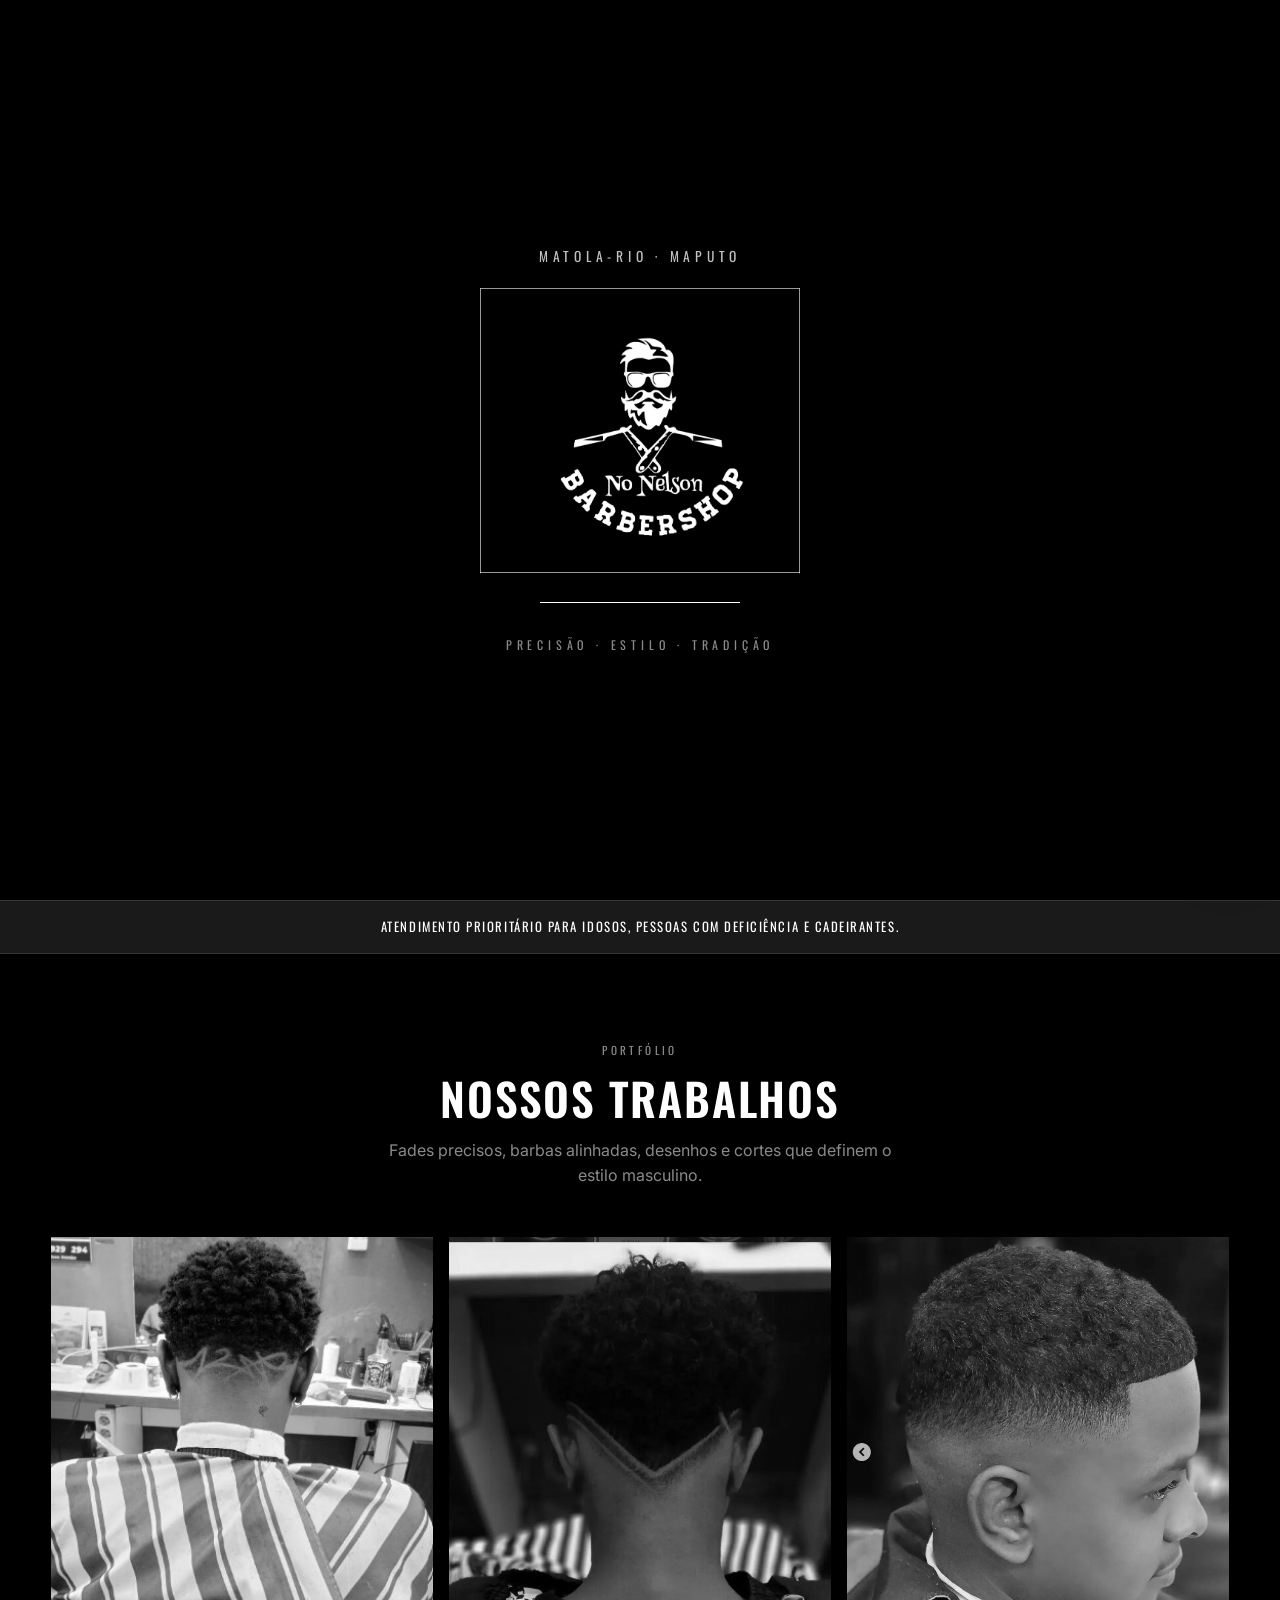
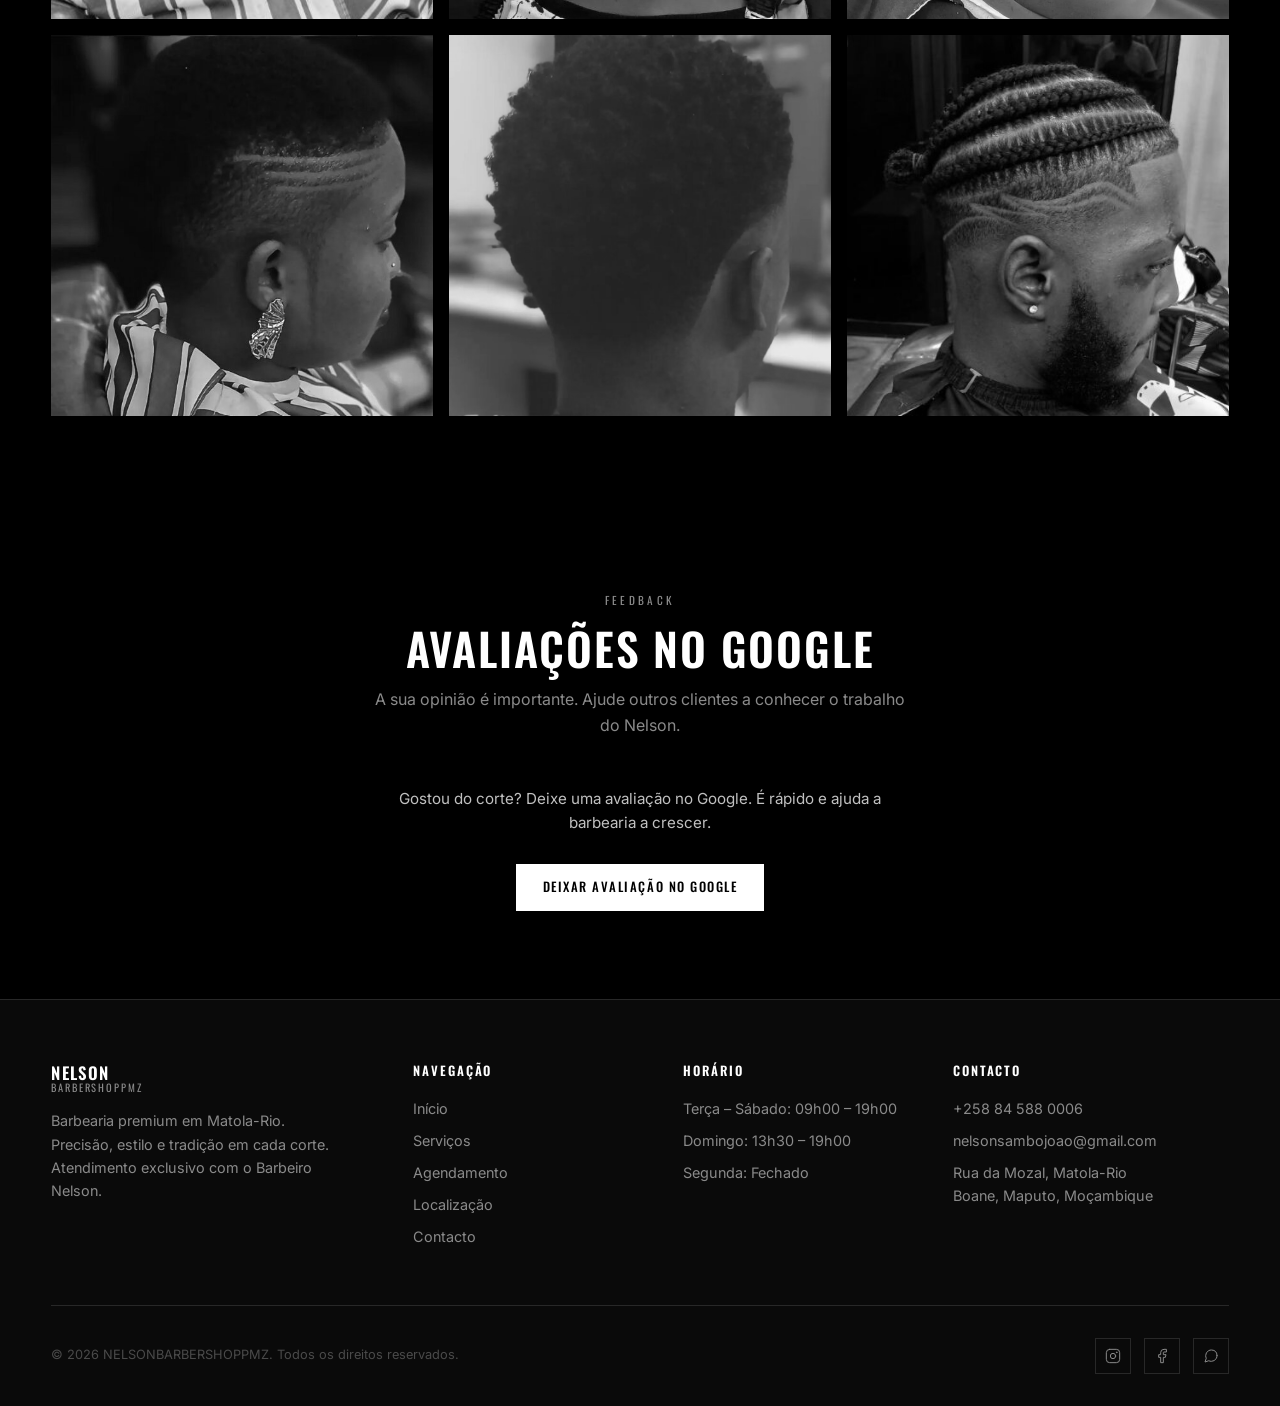
==== nelsonbarbershop/index.html @ a0276d19 "Add files via upload" ====
<!DOCTYPE html>
<html lang="pt">
<head>
  <meta charset="UTF-8">
  <meta name="viewport" content="width=device-width, initial-scale=1.0">
  <title>NELSONBARBERSHOPPMZ | Barbearia Premium em Matola-Rio, Maputo</title>
  <meta name="description" content="NELSONBARBERSHOPPMZ — Barbearia premium em Matola-Rio, Maputo. Cortes clássicos e contemporâneos com precisão, estilo e tradição. Atendimento exclusivo com o Barbeiro Nelson.">
  <meta name="keywords" content="barbearia em Matola-Rio, corte de cabelo em Maputo, Nelson Barbershop, barbearia Maputo, fade Matola, barba Maputo">
  <meta name="author" content="NELSONBARBERSHOPPMZ">
  <link rel="canonical" href="index.html">
  <link rel="icon" type="image/png" href="assets/logo.png">
  <link rel="preconnect" href="https://fonts.googleapis.com">
  <link rel="preconnect" href="https://fonts.gstatic.com" crossorigin>
  <link href="https://fonts.googleapis.com/css2?family=Inter:wght@400;500;600&family=Oswald:wght@400;500;600&display=swap" rel="stylesheet">
  <link rel="stylesheet" href="css/styles.css">
</head>
<body>

  <!-- INTRO -->
  <div class="intro" id="intro" role="dialog" aria-label="Introdução NELSONBARBERSHOPPMZ">
    <p class="intro-location">Matola-Rio · Maputo</p>
    <div class="intro-logo">
      <div class="intro-lines" aria-hidden="true">
        <span class="h top"></span>
        <span class="h bottom"></span>
        <span class="v left"></span>
        <span class="v right"></span>
      </div>
      <img src="assets/logo.png" alt="No Nelson Barbershop" width="280" height="245">
    </div>
    <div class="intro-progress" aria-hidden="true"></div>
    <p class="intro-tagline">Precisão · Estilo · Tradição</p>
  </div>

  <!-- HEADER -->
  <header class="header">
    <div class="container header-inner">
      <a href="index.html" class="logo" aria-label="NELSONBARBERSHOPPMZ — Início">
        <img src="assets/logo.png" alt="No Nelson Barbershop" class="logo-img">
        <div class="logo-text">
          NELSON
          <span>BARBERSHOPPMZ</span>
        </div>
      </a>

      <nav class="nav" aria-label="Navegação principal">
        <a href="index.html" class="active">Início</a>
        <a href="servicos.html">Serviços</a>
        <a href="agendamento.html">Agendamento</a>
        <a href="localizacao.html">Localização</a>
        <a href="contacto.html">Contacto</a>
        <a href="agendamento.html" class="btn btn-sm" style="background:#ffffff;color:#000000;border:1px solid #ffffff;">Agendar Agora</a>
      </nav>

      <button class="menu-toggle" aria-label="Abrir menu" aria-expanded="false">
        <span></span><span></span><span></span>
      </button>
    </div>
  </header>

  <div class="mobile-nav" aria-label="Menu móvel">
    <a href="index.html">Início</a>
    <a href="servicos.html">Serviços</a>
    <a href="agendamento.html">Agendamento</a>
    <a href="localizacao.html">Localização</a>
    <a href="contacto.html">Contacto</a>
    <a href="agendamento.html" class="btn">Agendar Agora</a>
  </div>

  <main>
    <!-- HERO -->
    <section class="hero">
      <div class="hero-bg">
        <img src="assets/hero.jpg" alt="Corte com design na nuca e cabelo crespo texturizado — NELSONBARBERSHOPPMZ" width="1200" height="900" fetchpriority="high">
        <div class="hero-overlay"></div>
      </div>
      <div class="container hero-content">
        <p class="hero-label">Matola-Rio · Maputo</p>
        <h1>NELSONBARBERSHOPPMZ</h1>
        <p>Cortes clássicos e contemporâneos executados com precisão, estilo e tradição. Atendimento exclusivo com o Barbeiro Nelson no coração de Matola-Rio.</p>
        <div class="hero-actions">
          <a href="agendamento.html" class="btn">Agendar Agora</a>
          <a href="servicos.html" class="btn btn-outline">Ver Serviços</a>
        </div>
      </div>
    </section>

    <!-- PRIORITY -->
    <div class="priority">
      <div class="container">
        <p>Atendimento Prioritário para Idosos, Pessoas com Deficiência e Cadeirantes.</p>
      </div>
    </div>

    <!-- GALLERY -->
    <section class="section" id="trabalhos">
      <div class="container">
        <div class="section-header reveal">
          <p class="label">Portfólio</p>
          <h2>Nossos Trabalhos</h2>
          <p>Fades precisos, barbas alinhadas, desenhos e cortes que definem o estilo masculino.</p>
        </div>

        <div class="gallery-grid">
          <figure class="gallery-item reveal">
            <img src="assets/galeria-1.jpg" alt="Corte com desenho V2 na nuca" loading="lazy" width="800" height="1000">
            <figcaption>Desenho na nuca</figcaption>
          </figure>
          <figure class="gallery-item reveal">
            <img src="assets/galeria-2.jpg" alt="Corte com desenho em V na nuca" loading="lazy" width="600" height="400">
            <figcaption>Design em V</figcaption>
          </figure>
          <figure class="gallery-item reveal">
            <img src="assets/galeria-3.jpg" alt="Fade baixo com top texturizado" loading="lazy" width="500" height="400">
            <figcaption>Fade baixo</figcaption>
          </figure>
          <figure class="gallery-item reveal">
            <img src="assets/galeria-4.jpg" alt="Corte com linhas de design lateral" loading="lazy" width="500" height="400">
            <figcaption>Linhas de design</figcaption>
          </figure>
          <figure class="gallery-item reveal">
            <img src="assets/galeria-5.jpg" alt="Fade com cabelo crespo texturizado" loading="lazy" width="600" height="400">
            <figcaption>Fade texturizado</figcaption>
          </figure>
          <figure class="gallery-item reveal">
            <img src="assets/galeria-6.jpg" alt="Tranças com design e barba alinhada" loading="lazy" width="800" height="500">
            <figcaption>Tranças + design</figcaption>
          </figure>
        </div>
      </div>
    </section>

    <!-- AVALIAÇÕES GOOGLE -->
    <section class="section reviews-section" id="avaliacoes">
      <div class="container">
        <div class="section-header reveal">
          <p class="label">Feedback</p>
          <h2>Avaliações no Google</h2>
          <p>A sua opinião é importante. Ajude outros clientes a conhecer o trabalho do Nelson.</p>
        </div>
        <div class="reviews-cta reveal" style="text-align:center; max-width:520px; margin:0 auto;">
          <p style="color:var(--gray-soft); margin-bottom:1.8rem; font-size:0.95rem; line-height:1.6;">
            Gostou do corte? Deixe uma avaliação no Google. É rápido e ajuda a barbearia a crescer.
          </p>
          <a href="https://maps.app.goo.gl/6VmT79ziiAKQbT5K7" target="_blank" rel="noopener noreferrer" class="btn">
            Deixar avaliação no Google
          </a>
        </div>
      </div>
    </section>
  </main>

  <!-- FOOTER -->
  <footer class="footer">
    <div class="container">
      <div class="footer-grid">
        <div class="footer-brand">
          <div class="logo-text" style="margin-bottom:1rem">
            NELSON
            <span>BARBERSHOPPMZ</span>
          </div>
          <p>Barbearia premium em Matola-Rio. Precisão, estilo e tradição em cada corte. Atendimento exclusivo com o Barbeiro Nelson.</p>
        </div>
        <div>
          <h4>Navegação</h4>
          <nav class="footer-nav">
            <a href="index.html">Início</a>
            <a href="servicos.html">Serviços</a>
            <a href="agendamento.html">Agendamento</a>
            <a href="localizacao.html">Localização</a>
            <a href="contacto.html">Contacto</a>
          </nav>
        </div>
        <div>
          <h4>Horário</h4>
          <ul class="footer-hours">
            <li>Terça – Sábado: 09h00 – 19h00</li>
            <li>Domingo: 13h30 – 19h00</li>
            <li>Segunda: Fechado</li>
          </ul>
        </div>
        <div class="footer-contact">
          <h4>Contacto</h4>
          <p><a href="tel:+258845880006">+258 84 588 0006</a></p>
          <p><a href="mailto:nelsonsambojoao@gmail.com">nelsonsambojoao@gmail.com</a></p>
          <p>Rua da Mozal, Matola-Rio<br>Boane, Maputo, Moçambique</p>
        </div>
      </div>
      <div class="footer-bottom">
        <p>© <span data-year></span> NELSONBARBERSHOPPMZ. Todos os direitos reservados.</p>
        <div class="footer-social">
          <a href="https://www.instagram.com/no_nelsonbarbershopp.mz" target="_blank" rel="noopener noreferrer" aria-label="Instagram">
            <svg viewBox="0 0 24 24" stroke-width="1.5" stroke-linecap="round" stroke-linejoin="round"><rect x="2" y="2" width="20" height="20" rx="5"/><circle cx="12" cy="12" r="4"/><circle cx="17.5" cy="6.5" r="0.5" fill="currentColor"/></svg>
          </a>
          <a href="https://www.facebook.com/112140587222375" target="_blank" rel="noopener noreferrer" aria-label="Facebook">
            <svg viewBox="0 0 24 24" stroke-width="1.5" stroke-linecap="round" stroke-linejoin="round"><path d="M18 2h-3a5 5 0 0 0-5 5v3H7v4h3v8h4v-8h3l1-4h-4V7a1 1 0 0 1 1-1h3z"/></svg>
          </a>
          <a href="https://wa.me/258845880006" target="_blank" rel="noopener noreferrer" aria-label="WhatsApp">
            <svg viewBox="0 0 24 24" stroke-width="1.5" stroke-linecap="round" stroke-linejoin="round"><path d="M21 11.5a8.38 8.38 0 0 1-.9 3.8 8.5 8.5 0 0 1-7.6 4.7 8.38 8.38 0 0 1-3.8-.9L3 21l1.9-5.7a8.38 8.38 0 0 1-.9-3.8 8.5 8.5 0 0 1 4.7-7.6 8.38 8.38 0 0 1 3.8-.9h.5a8.48 8.48 0 0 1 8 8v.5z"/></svg>
          </a>
        </div>
      </div>
    </div>
  </footer>

  <!-- Floating WhatsApp -->
  <a href="https://wa.me/258845880006" class="wa-float" target="_blank" rel="noopener noreferrer" aria-label="Contactar via WhatsApp">
    <svg viewBox="0 0 24 24"><path d="M17.472 14.382c-.297-.149-1.758-.867-2.03-.967-.273-.099-.471-.148-.67.15-.197.297-.767.966-.94 1.164-.173.199-.347.223-.644.075-.297-.15-1.255-.463-2.39-1.475-.883-.788-1.48-1.761-1.653-2.059-.173-.297-.018-.458.13-.606.134-.133.298-.347.446-.52.149-.174.198-.298.298-.497.099-.198.05-.371-.025-.52-.075-.149-.669-1.612-.916-2.207-.242-.579-.487-.5-.669-.51-.173-.008-.371-.01-.57-.01-.198 0-.52.074-.792.372-.272.297-1.04 1.016-1.04 2.479 0 1.462 1.065 2.875 1.213 3.074.149.198 2.096 3.2 5.077 4.487.709.306 1.262.489 1.694.625.712.227 1.36.195 1.871.118.571-.085 1.758-.719 2.006-1.413.248-.694.248-1.289.173-1.413-.074-.124-.272-.198-.57-.347m-5.421 7.403h-.004a9.87 9.87 0 01-5.031-1.378l-.361-.214-3.741.982.998-3.648-.235-.374a9.86 9.86 0 01-1.51-5.26c.001-5.45 4.436-9.884 9.888-9.884 2.64 0 5.122 1.03 6.988 2.898a9.825 9.825 0 012.893 6.994c-.003 5.45-4.435 9.884-9.885 9.884m8.413-18.297A11.815 11.815 0 0012.05 0C5.495 0 .16 5.335.157 11.892c0 2.096.547 4.142 1.588 5.945L.057 24l6.305-1.654a11.882 11.882 0 005.683 1.448h.005c6.554 0 11.89-5.335 11.893-11.893a11.821 11.821 0 00-3.48-8.413z"/></svg>
  </a>

  <script src="js/main.js"></script>
</body>
</html>
---- nelsonbarbershop/css/styles.css ----
/* ============================================
   NELSONBARBERSHOPPMZ — Premium Black & White
   ============================================ */

:root {
  --black: #0a0a0a;
  --black-deep: #000000;
  --gray-dark: #1a1a1a;
  --gray: #2a2a2a;
  --gray-mid: #4a4a4a;
  --gray-light: #8a8a8a;
  --gray-soft: #c0c0c0;
  --white: #ffffff;
  --white-soft: #f5f5f5;
  --border: rgba(255, 255, 255, 0.12);
  --shadow: 0 4px 30px rgba(0, 0, 0, 0.5);
  --transition: 0.3s cubic-bezier(0.25, 0.46, 0.45, 0.94);
  --font-title: 'Oswald', 'Arial Narrow', sans-serif;
  --font-body: 'Inter', system-ui, -apple-system, sans-serif;
}

*, *::before, *::after {
  box-sizing: border-box;
  margin: 0;
  padding: 0;
}

html {
  scroll-behavior: smooth;
  font-size: 16px;
}

body {
  font-family: var(--font-body);
  background: var(--black-deep);
  color: var(--white);
  line-height: 1.6;
  overflow-x: hidden;
  -webkit-font-smoothing: antialiased;
}

img {
  max-width: 100%;
  height: auto;
  display: block;
}

a {
  color: inherit;
  text-decoration: none;
  transition: color var(--transition), opacity var(--transition);
}

ul, ol {
  list-style: none;
}

button, input, select, textarea {
  font-family: inherit;
  font-size: inherit;
  border: none;
  outline: none;
  background: none;
  color: inherit;
}

/* ---------- Typography ---------- */
h1, h2, h3, h4 {
  font-family: var(--font-title);
  font-weight: 600;
  letter-spacing: 0.04em;
  text-transform: uppercase;
  line-height: 1.15;
}

h1 { font-size: clamp(2.4rem, 6vw, 4.2rem); }
h2 { font-size: clamp(1.8rem, 4vw, 2.8rem); }
h3 { font-size: clamp(1.2rem, 2.5vw, 1.5rem); }

.container {
  width: min(1200px, 92%);
  margin-inline: auto;
}

/* ---------- Intro Animation ---------- */
.intro {
  position: fixed;
  inset: 0;
  z-index: 9999;
  background: var(--black-deep);
  display: flex;
  flex-direction: column;
  align-items: center;
  justify-content: center;
  transition: opacity 0.8s ease, visibility 0.8s ease;
}

.intro.hidden {
  opacity: 0;
  visibility: hidden;
  pointer-events: none;
}

.intro-location {
  font-family: var(--font-title);
  font-size: 0.85rem;
  letter-spacing: 0.35em;
  text-transform: uppercase;
  color: var(--gray-soft);
  margin-bottom: 2.5rem;
  opacity: 0;
  animation: fadeUp 0.8s 0.3s forwards;
}

.intro-logo {
  position: relative;
  width: min(280px, 70vw);
  opacity: 0;
  animation: logoReveal 1.2s 0.5s forwards;
}

.intro-logo img {
  width: 100%;
  height: auto;
  display: block;
}

.intro-lines {
  position: absolute;
  inset: -20px;
  pointer-events: none;
}

.intro-lines span {
  position: absolute;
  background: var(--white);
  opacity: 0;
}

.intro-lines .h {
  height: 1px;
  width: 0;
  left: 50%;
  transform: translateX(-50%);
}

.intro-lines .h.top { top: 0; animation: expandH 0.9s 0.8s forwards; }
.intro-lines .h.bottom { bottom: 0; animation: expandH 0.9s 0.8s forwards; }

.intro-lines .v {
  width: 1px;
  height: 0;
  top: 50%;
  transform: translateY(-50%);
}

.intro-lines .v.left { left: 0; animation: expandV 0.9s 0.8s forwards; }
.intro-lines .v.right { right: 0; animation: expandV 0.9s 0.8s forwards; }

.intro-progress {
  width: min(200px, 50vw);
  height: 1px;
  background: var(--gray);
  margin-top: 3rem;
  position: relative;
  overflow: hidden;
  opacity: 0;
  animation: fadeIn 0.5s 1s forwards;
}

.intro-progress::after {
  content: '';
  position: absolute;
  left: 0;
  top: 0;
  height: 100%;
  width: 0;
  background: var(--white);
  animation: progressBar 1.8s 1.1s forwards;
}

.intro-tagline {
  font-family: var(--font-title);
  font-size: 0.75rem;
  letter-spacing: 0.4em;
  text-transform: uppercase;
  color: var(--gray-light);
  margin-top: 2rem;
  opacity: 0;
  animation: fadeUp 0.7s 1.6s forwards;
}

@keyframes fadeUp {
  from { opacity: 0; transform: translateY(12px); }
  to { opacity: 1; transform: translateY(0); }
}

@keyframes fadeIn {
  to { opacity: 1; }
}

@keyframes logoReveal {
  0% { opacity: 0; transform: scale(0.92); filter: blur(4px); }
  60% { opacity: 1; filter: blur(0); }
  100% { opacity: 1; transform: scale(1); }
}

@keyframes expandH {
  to { width: 100%; opacity: 0.6; }
}

@keyframes expandV {
  to { height: 100%; opacity: 0.6; }
}

@keyframes progressBar {
  to { width: 100%; }
}

@media (prefers-reduced-motion: reduce) {
  .intro-location,
  .intro-logo,
  .intro-progress,
  .intro-tagline,
  .intro-lines span {
    animation: none !important;
    opacity: 1 !important;
    width: auto !important;
    height: auto !important;
  }
  .intro-progress::after { width: 100%; }
  .intro { transition-duration: 0.2s; }
}

/* ---------- Header ---------- */
.header {
  position: fixed;
  top: 0;
  left: 0;
  right: 0;
  z-index: 1000;
  padding: 1.1rem 0;
  transition: background var(--transition), backdrop-filter var(--transition), border-color var(--transition);
  border-bottom: 1px solid transparent;
}

.header.scrolled {
  background: rgba(10, 10, 10, 0.85);
  backdrop-filter: blur(12px);
  -webkit-backdrop-filter: blur(12px);
  border-bottom-color: var(--border);
}

.header-inner {
  display: flex;
  align-items: center;
  justify-content: space-between;
  gap: 1.5rem;
}

.logo {
  display: flex;
  align-items: center;
  gap: 0.6rem;
  flex-shrink: 0;
}

.logo-img {
  width: 48px;
  height: 48px;
  object-fit: contain;
}

.logo-text {
  font-family: var(--font-title);
  font-size: 1.05rem;
  font-weight: 600;
  letter-spacing: 0.08em;
  line-height: 1.1;
}

.logo-text span {
  display: block;
  font-size: 0.65rem;
  font-weight: 400;
  letter-spacing: 0.18em;
  color: var(--gray-light);
}

.nav {
  display: flex;
  align-items: center;
  gap: 2rem;
}

.nav a {
  font-size: 0.8rem;
  font-weight: 500;
  letter-spacing: 0.12em;
  text-transform: uppercase;
  color: var(--gray-soft);
  position: relative;
}

.nav a:hover,
.nav a.active {
  color: var(--white);
}

.nav a::after {
  content: '';
  position: absolute;
  left: 0;
  bottom: -4px;
  width: 0;
  height: 1px;
  background: var(--white);
  transition: width var(--transition);
}

.nav a:hover::after,
.nav a.active::after {
  width: 100%;
}

.btn {
  display: inline-flex;
  align-items: center;
  justify-content: center;
  gap: 0.5rem;
  padding: 0.75rem 1.6rem;
  font-family: var(--font-title);
  font-size: 0.8rem;
  font-weight: 500;
  letter-spacing: 0.12em;
  text-transform: uppercase;
  border: 1px solid #ffffff;
  background: #ffffff;
  color: #000000;
  -webkit-text-fill-color: #000000;
  cursor: pointer;
  transition: background var(--transition), color var(--transition), border-color var(--transition);
}

.btn:hover {
  background: transparent;
  color: #ffffff;
  -webkit-text-fill-color: #ffffff;
}

/* Botão no header: fundo branco + texto PRETO (sempre) */
.nav a.btn,
.nav a.btn.btn-sm,
.header .btn,
.header a.btn,
.nav a.btn:hover,
.nav a.btn.btn-sm:hover,
.header .btn:hover,
.header a.btn:hover,
.nav a.btn:focus,
.nav a.btn.btn-sm:focus,
.header .btn:focus {
  color: #000000 !important;
  background: #ffffff !important;
  border: 1px solid #ffffff !important;
  -webkit-text-fill-color: #000000 !important;
}

.nav a.btn::after,
.header a.btn::after {
  display: none !important;
}

.btn-outline {
  background: transparent;
  color: var(--white);
}

.btn-outline:hover {
  background: var(--white);
  color: var(--black);
}

.btn-sm {
  padding: 0.55rem 1.2rem;
  font-size: 0.75rem;
}

.menu-toggle {
  display: none;
  width: 32px;
  height: 24px;
  flex-direction: column;
  justify-content: space-between;
  cursor: pointer;
  z-index: 1001;
}

.menu-toggle span {
  display: block;
  height: 2px;
  background: var(--white);
  transition: transform var(--transition), opacity var(--transition);
}

.menu-toggle.open span:nth-child(1) {
  transform: translateY(11px) rotate(45deg);
}

.menu-toggle.open span:nth-child(2) {
  opacity: 0;
}

.menu-toggle.open span:nth-child(3) {
  transform: translateY(-11px) rotate(-45deg);
}

/* Mobile Nav */
.mobile-nav {
  position: fixed;
  inset: 0;
  background: var(--black-deep);
  z-index: 999;
  display: flex;
  flex-direction: column;
  align-items: center;
  justify-content: center;
  gap: 2rem;
  opacity: 0;
  visibility: hidden;
  transition: opacity 0.4s ease, visibility 0.4s ease;
}

.mobile-nav.open {
  opacity: 1;
  visibility: visible;
}

.mobile-nav a {
  font-family: var(--font-title);
  font-size: 1.5rem;
  letter-spacing: 0.15em;
  text-transform: uppercase;
}

.mobile-nav .btn {
  margin-top: 1rem;
}

/* ---------- Hero ---------- */
.hero {
  position: relative;
  min-height: 100vh;
  display: flex;
  align-items: center;
  padding: 8rem 0 6rem;
  overflow: hidden;
}

.hero-bg {
  position: absolute;
  inset: 0;
  z-index: 0;
}

.hero-bg img {
  width: 100%;
  height: 100%;
  object-fit: cover;
  filter: grayscale(100%) contrast(1.05);
}

.hero-overlay {
  position: absolute;
  inset: 0;
  background: linear-gradient(
    to bottom,
    rgba(0, 0, 0, 0.75) 0%,
    rgba(0, 0, 0, 0.55) 40%,
    rgba(0, 0, 0, 0.85) 100%
  );
}

.hero-content {
  position: relative;
  z-index: 1;
  max-width: 720px;
}

.hero-label {
  font-family: var(--font-title);
  font-size: 0.75rem;
  letter-spacing: 0.35em;
  text-transform: uppercase;
  color: var(--gray-soft);
  margin-bottom: 1.2rem;
}

.hero h1 {
  margin-bottom: 1.5rem;
}

.hero p {
  font-size: 1.05rem;
  color: var(--gray-soft);
  max-width: 520px;
  margin-bottom: 2.2rem;
  line-height: 1.7;
}

.hero-actions {
  display: flex;
  flex-wrap: wrap;
  gap: 1rem;
}

/* ---------- Priority Banner ---------- */
.priority {
  background: var(--gray-dark);
  border-top: 1px solid var(--border);
  border-bottom: 1px solid var(--border);
  padding: 1rem 0;
  text-align: center;
}

.priority p {
  font-family: var(--font-title);
  font-size: 0.8rem;
  letter-spacing: 0.12em;
  text-transform: uppercase;
  color: var(--white);
}

/* ---------- Section Base ---------- */
.section {
  padding: 5.5rem 0;
}

.section-header {
  margin-bottom: 3rem;
  text-align: center;
}

.section-header .label {
  font-family: var(--font-title);
  font-size: 0.7rem;
  letter-spacing: 0.3em;
  text-transform: uppercase;
  color: var(--gray-light);
  margin-bottom: 0.8rem;
}

.section-header h2 {
  margin-bottom: 0.8rem;
}

.section-header p {
  color: var(--gray-light);
  max-width: 540px;
  margin-inline: auto;
}

/* ---------- Gallery ---------- */
.gallery-grid {
  display: grid;
  grid-template-columns: repeat(3, 1fr);
  gap: 16px;
}

.gallery-item {
  position: relative;
  overflow: hidden;
  background: var(--gray);
  aspect-ratio: 1 / 1;
}

.gallery-item img {
  width: 100%;
  height: 100%;
  object-fit: cover;
  filter: grayscale(100%);
  transition: filter 0.6s ease, transform 0.6s ease;
}

.gallery-item:hover img {
  filter: grayscale(0%);
  transform: scale(1.04);
}

.gallery-item figcaption {
  position: absolute;
  bottom: 0;
  left: 0;
  right: 0;
  padding: 0.8rem 1rem;
  background: linear-gradient(transparent, rgba(0,0,0,0.8));
  font-size: 0.75rem;
  letter-spacing: 0.08em;
  text-transform: uppercase;
  opacity: 0;
  transform: translateY(8px);
  transition: opacity 0.3s, transform 0.3s;
}

.gallery-item:hover figcaption {
  opacity: 1;
  transform: translateY(0);
}

/* ---------- Services Page ---------- */
.services-page {
  padding-top: 7rem;
}

.service-category {
  margin-bottom: 3.5rem;
}

.service-category h2 {
  font-size: 1.35rem;
  margin-bottom: 1.5rem;
  padding-bottom: 0.7rem;
  border-bottom: 1px solid var(--border);
  color: var(--white);
}

.service-list {
  display: grid;
  gap: 0;
}

.service-item {
  display: flex;
  justify-content: space-between;
  align-items: baseline;
  gap: 1.5rem;
  padding: 1.1rem 0;
  border-bottom: 1px solid rgba(255,255,255,0.06);
}

.service-item:last-child {
  border-bottom: none;
}

.service-name {
  font-size: 0.95rem;
  color: var(--gray-soft);
}

.service-price {
  font-family: var(--font-title);
  font-size: 1rem;
  letter-spacing: 0.05em;
  color: var(--white);
  white-space: nowrap;
}

/* ---------- Appointment ---------- */
.appointment-page {
  padding-top: 7rem;
  padding-bottom: 5rem;
}

.form-note {
  background: var(--gray-dark);
  border: 1px solid var(--border);
  padding: 1.2rem 1.5rem;
  margin-bottom: 2rem;
  font-size: 0.9rem;
  color: var(--gray-soft);
}

.form-note strong {
  color: var(--white);
  display: block;
  margin-bottom: 0.4rem;
  font-family: var(--font-title);
  letter-spacing: 0.08em;
  text-transform: uppercase;
  font-size: 0.8rem;
}

.form-alert {
  background: transparent;
  border: 1px solid var(--gray-mid);
  padding: 1rem 1.4rem;
  margin-bottom: 2.5rem;
  font-size: 0.85rem;
  color: var(--gray-soft);
  line-height: 1.55;
}

.form-grid {
  display: grid;
  grid-template-columns: 1fr 1fr;
  gap: 1.4rem;
}

.form-group {
  display: flex;
  flex-direction: column;
  gap: 0.45rem;
}

.form-group.full {
  grid-column: 1 / -1;
}

.form-group label {
  font-size: 0.75rem;
  letter-spacing: 0.1em;
  text-transform: uppercase;
  color: var(--gray-light);
}

.form-group input,
.form-group select,
.form-group textarea {
  background: var(--gray-dark);
  border: 1px solid var(--border);
  padding: 0.85rem 1rem;
  color: var(--white);
  transition: border-color var(--transition);
}

.form-group input:focus,
.form-group select:focus,
.form-group textarea:focus {
  border-color: var(--gray-light);
}

.form-group textarea {
  min-height: 110px;
  resize: vertical;
}

.form-group select {
  appearance: none;
  background-image: url("data:image/svg+xml,%3Csvg xmlns='http://www.w3.org/2000/svg' width='12' height='8' fill='none'%3E%3Cpath d='M1 1l5 5 5-5' stroke='%238a8a8a' stroke-width='1.5'/%3E%3C/svg%3E");
  background-repeat: no-repeat;
  background-position: right 1rem center;
  padding-right: 2.5rem;
}

/* ---------- Custom Select (Serviços) ---------- */
.custom-select {
  position: relative;
  width: 100%;
}

.custom-select-trigger {
  width: 100%;
  display: flex;
  align-items: center;
  justify-content: space-between;
  gap: 1rem;
  background: var(--gray-dark);
  border: 1px solid var(--border);
  padding: 0.85rem 1rem;
  color: var(--white);
  cursor: pointer;
  text-align: left;
  transition: border-color var(--transition);
}

.custom-select-trigger:hover,
.custom-select.open .custom-select-trigger {
  border-color: var(--gray-light);
}

.custom-select-label {
  flex: 1;
  overflow: hidden;
  text-overflow: ellipsis;
  white-space: nowrap;
  color: var(--gray-soft);
}

.custom-select.has-value .custom-select-label {
  color: var(--white);
}

.custom-select-arrow {
  flex-shrink: 0;
  color: var(--gray-light);
  transition: transform 0.25s ease;
}

.custom-select.open .custom-select-arrow {
  transform: rotate(180deg);
}

.custom-select-dropdown {
  position: absolute;
  top: calc(100% + 4px);
  left: 0;
  right: 0;
  z-index: 50;
  max-height: 320px;
  overflow-y: auto;
  background: var(--gray-dark);
  border: 1px solid var(--border);
  box-shadow: var(--shadow);
}

.custom-select-dropdown[hidden] {
  display: none;
}

.custom-select-group {
  padding: 0.4rem 0;
}

.custom-select-group + .custom-select-group {
  border-top: 1px solid rgba(255, 255, 255, 0.08);
}

.custom-select-group-label {
  padding: 0.65rem 1rem 0.35rem;
  font-family: var(--font-title);
  font-size: 0.7rem;
  font-weight: 500;
  letter-spacing: 0.18em;
  text-transform: uppercase;
  color: var(--gray-light);
  pointer-events: none;
  user-select: none;
}

.custom-select-option {
  width: 100%;
  display: flex;
  align-items: baseline;
  justify-content: space-between;
  gap: 1rem;
  padding: 0.7rem 1rem;
  background: transparent;
  border: none;
  color: var(--white);
  cursor: pointer;
  text-align: left;
  transition: background 0.2s ease;
}

.custom-select-option:hover,
.custom-select-option:focus {
  background: rgba(255, 255, 255, 0.06);
  outline: none;
}

.custom-select-option.selected {
  background: rgba(255, 255, 255, 0.1);
}

.custom-select-option .opt-name {
  font-size: 0.95rem;
  font-weight: 400;
  color: var(--white);
}

.custom-select-option .opt-price {
  font-family: var(--font-title);
  font-size: 0.85rem;
  letter-spacing: 0.04em;
  color: var(--gray-light);
  white-space: nowrap;
  flex-shrink: 0;
}

.form-submit {
  margin-top: 1.5rem;
}

/* Modal */
.modal-overlay {
  position: fixed;
  inset: 0;
  background: rgba(0, 0, 0, 0.85);
  z-index: 2000;
  display: flex;
  align-items: center;
  justify-content: center;
  opacity: 0;
  visibility: hidden;
  transition: opacity 0.3s, visibility 0.3s;
  padding: 1.5rem;
}

.modal-overlay.open {
  opacity: 1;
  visibility: visible;
}

.modal {
  background: var(--gray-dark);
  border: 1px solid var(--border);
  padding: 2.5rem 2rem;
  max-width: 420px;
  width: 100%;
  text-align: center;
}

.modal h3 {
  margin-bottom: 1rem;
}

.modal p {
  color: var(--gray-soft);
  font-size: 0.95rem;
  margin-bottom: 2rem;
  line-height: 1.6;
}

.modal-actions {
  display: flex;
  flex-wrap: wrap;
  gap: 0.8rem;
  justify-content: center;
}

/* ---------- Location ---------- */
.location-page {
  padding-top: 7rem;
  padding-bottom: 5rem;
}

.map-container {
  position: relative;
  width: 100%;
  height: 420px;
  background: var(--gray);
  border: 1px solid var(--border);
  margin-bottom: 2rem;
  overflow: hidden;
}

.map-container iframe {
  width: 100%;
  height: 100%;
  border: 0;
  filter: grayscale(100%) contrast(1.1);
}

.location-info {
  display: grid;
  grid-template-columns: 1fr 1fr;
  gap: 2.5rem;
}

.info-block h3 {
  margin-bottom: 1rem;
  font-size: 1.1rem;
}

.info-block p,
.info-block li {
  color: var(--gray-soft);
  font-size: 0.95rem;
  margin-bottom: 0.4rem;
}

.info-block a:hover {
  color: var(--white);
}

.hours-list li {
  display: flex;
  justify-content: space-between;
  gap: 1rem;
  padding: 0.35rem 0;
  border-bottom: 1px solid rgba(255,255,255,0.05);
}

.hours-list li:last-child {
  border-bottom: none;
}

/* ---------- Contact ---------- */
.contact-page {
  padding-top: 7rem;
  padding-bottom: 5rem;
}

.contact-grid {
  display: grid;
  grid-template-columns: 1fr 1fr;
  gap: 3rem;
}

.contact-item {
  display: flex;
  gap: 1rem;
  margin-bottom: 1.8rem;
}

.contact-item .icon {
  width: 40px;
  height: 40px;
  border: 1px solid var(--border);
  display: flex;
  align-items: center;
  justify-content: center;
  flex-shrink: 0;
}

.contact-item .icon svg {
  width: 18px;
  height: 18px;
  stroke: var(--white);
}

.contact-item h4 {
  font-size: 0.8rem;
  letter-spacing: 0.1em;
  margin-bottom: 0.3rem;
  color: var(--gray-light);
}

.contact-item a,
.contact-item p {
  color: var(--white);
  font-size: 1rem;
}

.contact-item a:hover {
  opacity: 0.8;
}

.social-links {
  display: flex;
  gap: 1rem;
  margin-top: 1.5rem;
}

.social-links a {
  width: 44px;
  height: 44px;
  border: 1px solid var(--border);
  display: flex;
  align-items: center;
  justify-content: center;
  transition: background var(--transition), border-color var(--transition);
}

.social-links a:hover {
  background: var(--white);
  border-color: var(--white);
}

.social-links a:hover svg {
  stroke: var(--black);
  fill: var(--black);
}

.social-links svg {
  width: 18px;
  height: 18px;
  stroke: var(--white);
  fill: none;
  transition: stroke var(--transition), fill var(--transition);
}

/* ---------- Footer ---------- */
.footer {
  background: var(--black);
  border-top: 1px solid var(--border);
  padding: 4rem 0 2rem;
}

.footer-grid {
  display: grid;
  grid-template-columns: 1.4fr 1fr 1fr 1.2fr;
  gap: 2.5rem;
  margin-bottom: 3rem;
}

.footer-brand .logo-text {
  margin-bottom: 1rem;
}

.footer-brand p {
  color: var(--gray-light);
  font-size: 0.9rem;
  max-width: 280px;
  line-height: 1.6;
}

.footer h4 {
  font-size: 0.8rem;
  letter-spacing: 0.15em;
  margin-bottom: 1.2rem;
  color: var(--white);
}

.footer-nav a,
.footer-hours li,
.footer-contact p,
.footer-contact a {
  display: block;
  color: var(--gray-light);
  font-size: 0.9rem;
  margin-bottom: 0.55rem;
}

.footer-nav a:hover,
.footer-contact a:hover {
  color: var(--white);
}

.footer-bottom {
  display: flex;
  justify-content: space-between;
  align-items: center;
  flex-wrap: wrap;
  gap: 1rem;
  padding-top: 2rem;
  border-top: 1px solid var(--border);
  font-size: 0.8rem;
  color: var(--gray-mid);
}

.footer-social {
  display: flex;
  gap: 0.8rem;
}

.footer-social a {
  width: 36px;
  height: 36px;
  border: 1px solid var(--border);
  display: flex;
  align-items: center;
  justify-content: center;
}

.footer-social a:hover {
  background: var(--white);
}

.footer-social a:hover svg {
  stroke: var(--black);
}

.footer-social svg {
  width: 16px;
  height: 16px;
  stroke: var(--gray-light);
  fill: none;
}

/* ---------- Floating WhatsApp ---------- */
.wa-float {
  position: fixed;
  bottom: 1.5rem;
  right: 1.5rem;
  z-index: 900;
  width: 56px;
  height: 56px;
  background: var(--white);
  border-radius: 50%;
  display: flex;
  align-items: center;
  justify-content: center;
  box-shadow: var(--shadow);
  transition: transform var(--transition), opacity var(--transition);
}

.wa-float:hover {
  transform: scale(1.08);
}

.wa-float svg {
  width: 28px;
  height: 28px;
  fill: var(--black);
}

/* ---------- Reveal Animation ---------- */
.reveal {
  opacity: 0;
  transform: translateY(24px);
  transition: opacity 0.7s ease, transform 0.7s ease;
}

.reveal.visible {
  opacity: 1;
  transform: translateY(0);
}

@media (prefers-reduced-motion: reduce) {
  .reveal {
    opacity: 1;
    transform: none;
    transition: none;
  }
}

/* ---------- Page Hero (inner pages) ---------- */
.page-hero {
  padding: 8rem 0 3rem;
  text-align: center;
  border-bottom: 1px solid var(--border);
}

.page-hero .label {
  font-family: var(--font-title);
  font-size: 0.7rem;
  letter-spacing: 0.3em;
  text-transform: uppercase;
  color: var(--gray-light);
  margin-bottom: 0.8rem;
}

.page-hero h1 {
  margin-bottom: 0.8rem;
}

.page-hero p {
  color: var(--gray-light);
  max-width: 500px;
  margin-inline: auto;
}

/* ---------- Responsive ---------- */
@media (max-width: 960px) {
  .nav {
    display: none;
  }

  .menu-toggle {
    display: flex;
  }

  .footer-grid {
    grid-template-columns: 1fr 1fr;
  }

  .gallery-grid {
    grid-template-columns: repeat(2, 1fr);
  }
}

@media (max-width: 720px) {
  .form-grid,
  .location-info,
  .contact-grid {
    grid-template-columns: 1fr;
  }

  .footer-grid {
    grid-template-columns: 1fr;
    gap: 2rem;
  }

  .hero {
    min-height: 90vh;
    padding: 7rem 0 4rem;
  }

  .gallery-grid {
    grid-template-columns: 1fr 1fr;
  }

  .service-item {
    flex-direction: column;
    gap: 0.3rem;
    align-items: flex-start;
  }

  .wa-float {
    bottom: 1.2rem;
    right: 1.2rem;
    width: 50px;
    height: 50px;
  }
}

@media (max-width: 480px) {
  .hero-actions {
    flex-direction: column;
  }

  .hero-actions .btn {
    width: 100%;
  }

  .logo-text {
    font-size: 0.9rem;
  }

  .logo-text span {
    font-size: 0.55rem;
  }
}
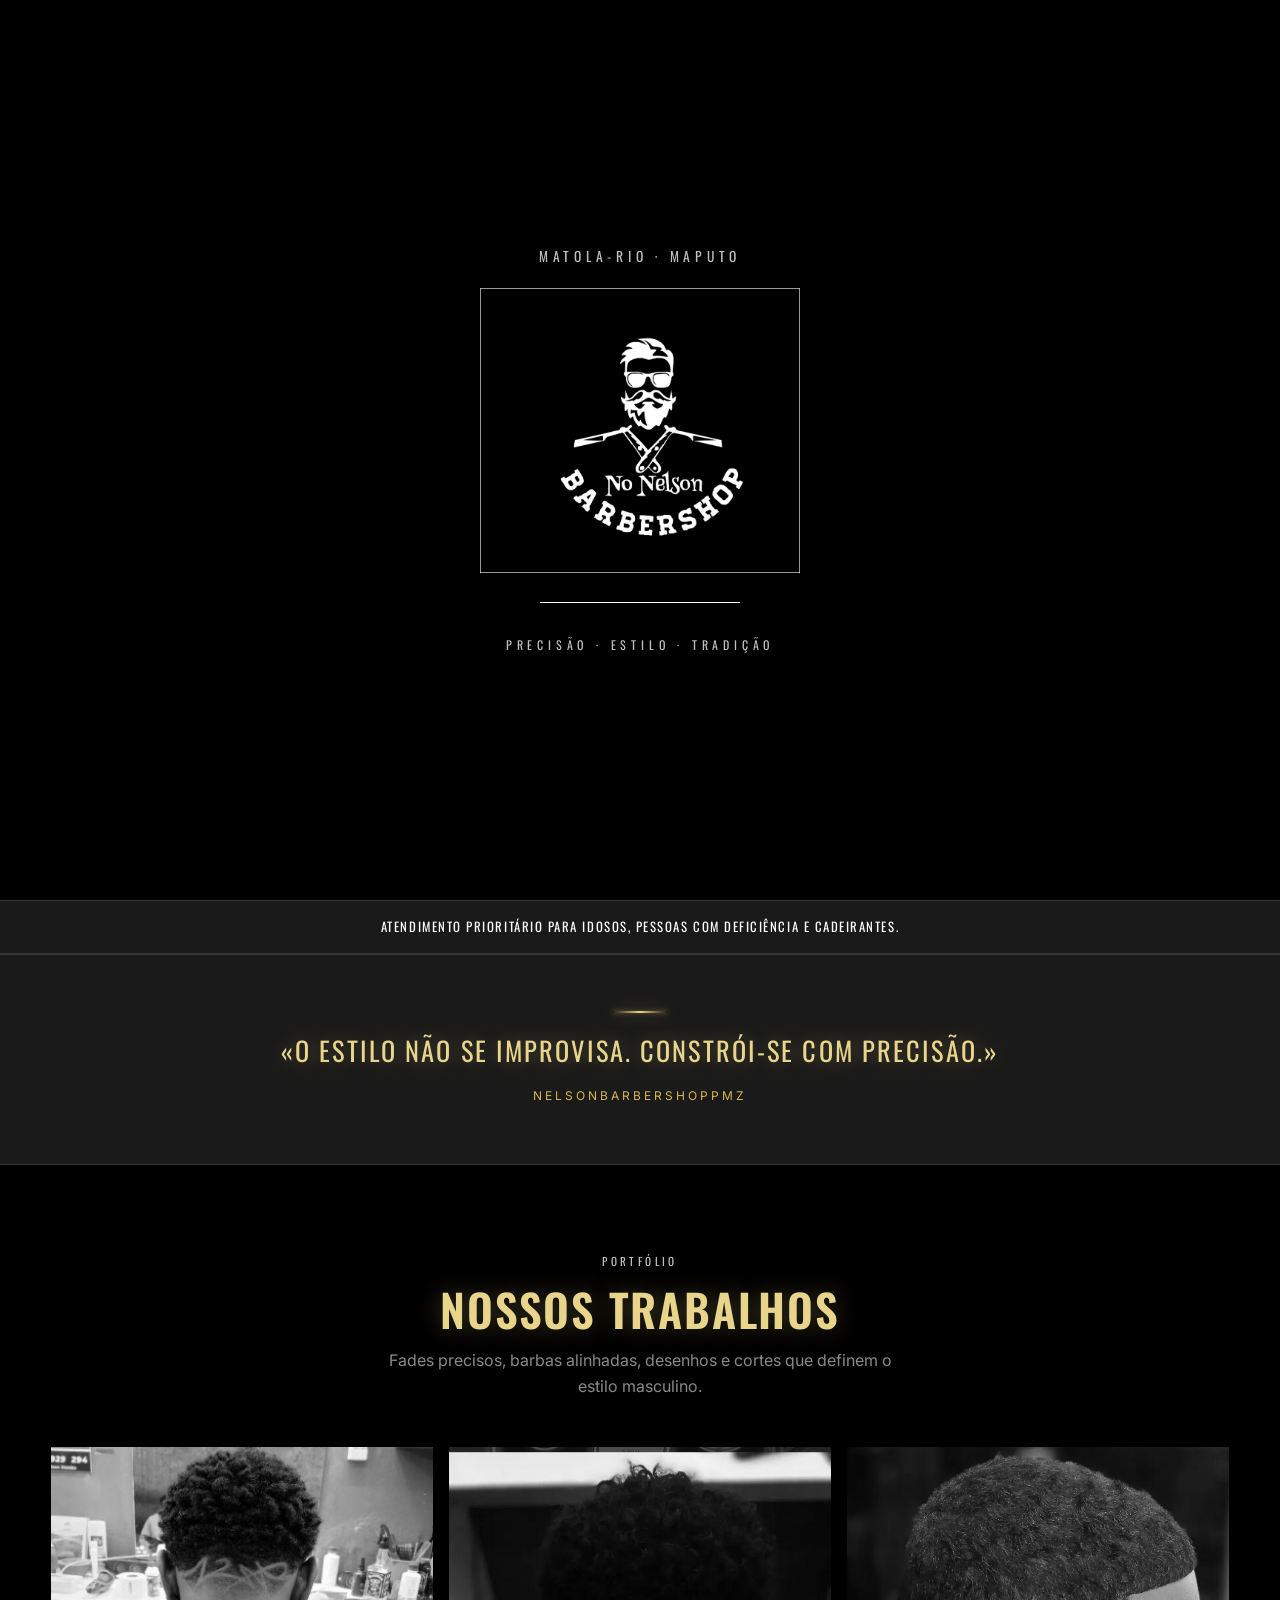
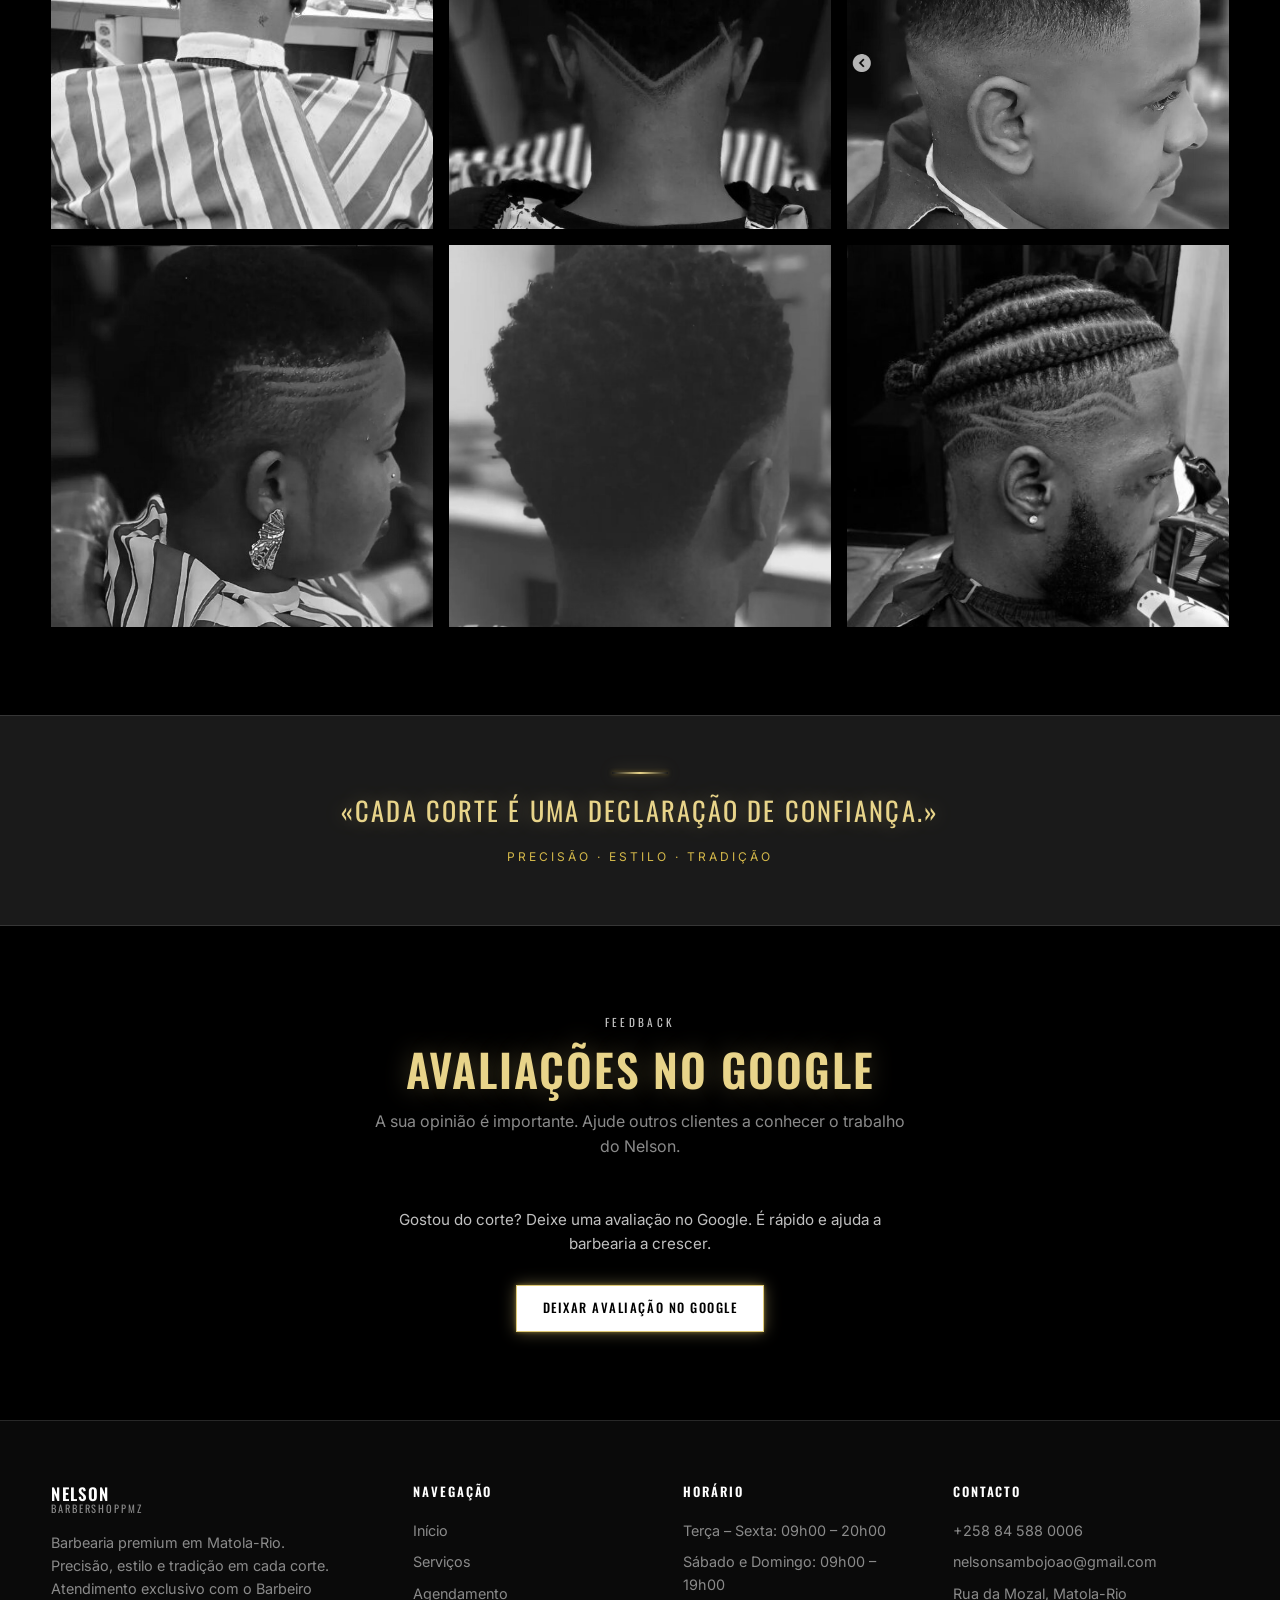
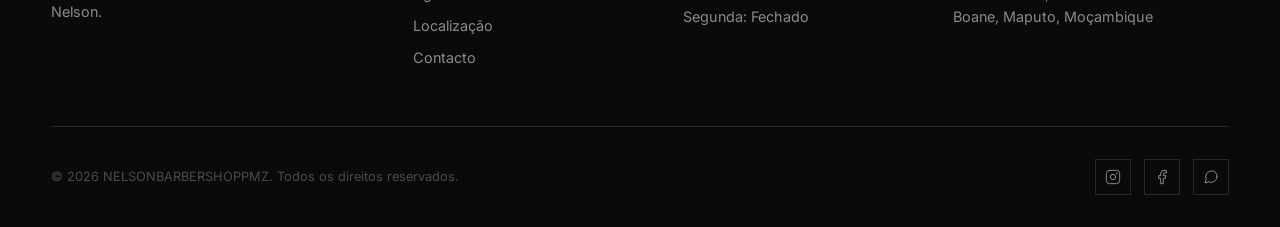
==== commit 6c628e38: "Add files via upload upload site" ====
--- a/nelsonbarbershop/index.html
+++ b/nelsonbarbershop/index.html
@@ -92,6 +92,13 @@
       </div>
     </div>
 
+    <!-- QUOTE -->
+    <div class="quote-block reveal">
+      <div class="quote-line" aria-hidden="true"></div>
+      <blockquote>«O estilo não se improvisa. Constrói-se com precisão.»</blockquote>
+      <cite>NELSONBARBERSHOPPMZ</cite>
+    </div>
+
     <!-- GALLERY -->
     <section class="section" id="trabalhos">
       <div class="container">
@@ -129,6 +136,13 @@
         </div>
       </div>
     </section>
+
+    <!-- QUOTE 2 -->
+    <div class="quote-block reveal">
+      <div class="quote-line" aria-hidden="true"></div>
+      <blockquote>«Cada corte é uma declaração de confiança.»</blockquote>
+      <cite>Precisão · Estilo · Tradição</cite>
+    </div>
 
     <!-- AVALIAÇÕES GOOGLE -->
     <section class="section reviews-section" id="avaliacoes">
@@ -174,8 +188,8 @@
         <div>
           <h4>Horário</h4>
           <ul class="footer-hours">
-            <li>Terça – Sábado: 09h00 – 19h00</li>
-            <li>Domingo: 13h30 – 19h00</li>
+            <li>Terça – Sexta: 09h00 – 20h00</li>
+            <li>Sábado e Domingo: 09h00 – 19h00</li>
             <li>Segunda: Fechado</li>
           </ul>
         </div>
--- a/nelsonbarbershop/css/styles.css
+++ b/nelsonbarbershop/css/styles.css
@@ -1,5 +1,5 @@
 /* ============================================
-   NELSONBARBERSHOPPMZ — Premium Black & White
+   NELSONBARBERSHOPPMZ — Premium Black, White & Gold
    ============================================ */
 
 :root {
@@ -12,6 +12,12 @@
   --gray-soft: #c0c0c0;
   --white: #ffffff;
   --white-soft: #f5f5f5;
+  --gold: #b8972e;
+  --gold-soft: #d4b84a;
+  --gold-bright: #e8d48a;
+  --gold-dim: rgba(184, 151, 46, 0.35);
+  --gold-border: rgba(212, 184, 74, 0.75);
+  --gold-glow: 0 0 16px rgba(232, 212, 138, 0.4), 0 0 4px rgba(184, 151, 46, 0.55);
   --border: rgba(255, 255, 255, 0.12);
   --shadow: 0 4px 30px rgba(0, 0, 0, 0.5);
   --transition: 0.3s cubic-bezier(0.25, 0.46, 0.45, 0.94);
@@ -362,8 +368,9 @@
 .header .btn:focus {
   color: #000000 !important;
   background: #ffffff !important;
-  border: 1px solid #ffffff !important;
+  border: 1px solid var(--gold) !important;
   -webkit-text-fill-color: #000000 !important;
+  box-shadow: 0 0 12px rgba(212, 175, 55, 0.25);
 }
 
 .nav a.btn::after,
@@ -1292,3 +1299,260 @@
     font-size: 0.55rem;
   }
 }
+
+
+/* ---------- Gold: só títulos, citações e botões ---------- */
+
+/* Títulos em dourado brilhante */
+h1, h2,
+.section-header h2,
+.page-hero h1,
+.service-category h2,
+.hero h1 {
+  color: var(--gold-bright);
+  text-shadow: 0 0 24px rgba(232, 212, 138, 0.28);
+}
+
+/* Citações em dourado */
+.quote-block {
+  text-align: center;
+  padding: 3.5rem 1.5rem;
+  border-top: 1px solid var(--border);
+  border-bottom: 1px solid var(--border);
+  background: var(--gray-dark);
+}
+
+.quote-block blockquote {
+  font-family: var(--font-title);
+  font-size: clamp(1.15rem, 2.8vw, 1.65rem);
+  font-weight: 400;
+  letter-spacing: 0.08em;
+  text-transform: uppercase;
+  color: var(--gold-bright);
+  text-shadow: 0 0 20px rgba(232, 212, 138, 0.32);
+  max-width: 720px;
+  margin: 0 auto 0.8rem;
+  line-height: 1.4;
+}
+
+.quote-block cite {
+  font-style: normal;
+  font-size: 0.75rem;
+  letter-spacing: 0.25em;
+  text-transform: uppercase;
+  color: var(--gold-soft);
+}
+
+.quote-block .quote-line {
+  width: 56px;
+  height: 2px;
+  background: linear-gradient(90deg, transparent, var(--gold-bright), transparent);
+  box-shadow: var(--gold-glow);
+  margin: 0 auto 1.2rem;
+}
+
+/* Restantes textos: branco / cinza */
+.section-header .label,
+.page-hero .label,
+.hero-label,
+.intro-tagline {
+  color: var(--gray-soft);
+}
+
+.nav a.active {
+  color: var(--white);
+}
+
+.nav a.active::after,
+.nav a:hover::after {
+  background: var(--white);
+}
+
+.header.scrolled {
+  border-bottom-color: var(--border);
+}
+
+.logo-text span {
+  color: var(--gray-light);
+}
+
+.priority {
+  border-top: 1px solid var(--border);
+  border-bottom: 1px solid var(--border);
+  background: var(--gray-dark);
+}
+
+.priority p {
+  color: var(--white);
+}
+
+.service-category h2 {
+  border-bottom: 1px solid var(--border);
+}
+
+.service-price {
+  color: var(--white);
+}
+
+/* Botões: borda + sombra dourada brilhante */
+.btn {
+  border: 1px solid var(--gold-border);
+  box-shadow: var(--gold-glow);
+}
+
+.btn:hover {
+  border-color: var(--gold-bright);
+  box-shadow: 0 0 22px rgba(232, 212, 138, 0.55), 0 0 6px rgba(184, 151, 46, 0.7);
+}
+
+.btn-outline {
+  border: 1px solid var(--gold-border);
+  color: var(--white);
+  -webkit-text-fill-color: var(--white);
+  background: transparent;
+  box-shadow: var(--gold-glow);
+}
+
+.btn-outline:hover {
+  border-color: var(--gold-bright);
+  background: transparent;
+  color: var(--white);
+  -webkit-text-fill-color: var(--white);
+  box-shadow: 0 0 22px rgba(232, 212, 138, 0.55), 0 0 6px rgba(184, 151, 46, 0.7);
+}
+
+/* Header btn: fundo branco, texto preto, borda/sombra dourada */
+.nav a.btn,
+.nav a.btn.btn-sm,
+.header .btn,
+.header a.btn,
+.nav a.btn:hover,
+.nav a.btn.btn-sm:hover,
+.header .btn:hover,
+.header a.btn:hover,
+.nav a.btn:focus,
+.nav a.btn.btn-sm:focus,
+.header .btn:focus {
+  color: #000000 !important;
+  background: #ffffff !important;
+  border: 1px solid var(--gold-bright) !important;
+  -webkit-text-fill-color: #000000 !important;
+  box-shadow: var(--gold-glow) !important;
+}
+
+.wa-float {
+  border: 1px solid var(--gold-border);
+  box-shadow: var(--gold-glow);
+}
+
+.wa-float:hover {
+  border-color: var(--gold-bright);
+  box-shadow: 0 0 22px rgba(232, 212, 138, 0.55);
+}
+
+.footer h4 {
+  color: var(--white);
+}
+
+.footer {
+  border-top: 1px solid var(--border);
+}
+
+.form-group input:focus,
+.form-group select:focus,
+.form-group textarea:focus {
+  border-color: var(--gray-light);
+}
+
+.phone-group:focus-within {
+  border-color: var(--gray-light) !important;
+}
+
+.contact-item .icon {
+  border-color: var(--border);
+}
+
+.social-links a {
+  border-color: var(--border);
+}
+
+.social-links a:hover {
+  background: var(--white);
+  border-color: var(--white);
+}
+
+.page-hero {
+  border-bottom-color: var(--border);
+}
+
+.modal {
+  border-color: var(--border);
+}
+
+.form-note {
+  border-color: var(--border);
+}
+
+.form-note strong {
+  color: var(--white);
+}
+
+/* Phone input with country code */
+.phone-group {
+  display: flex;
+  gap: 0;
+  border: 1px solid var(--border);
+  background: var(--gray-dark);
+  transition: border-color var(--transition);
+}
+
+.phone-group:focus-within {
+  border-color: var(--gray-light);
+}
+
+.phone-group select {
+  flex: 0 0 auto;
+  width: auto;
+  min-width: 110px;
+  padding: 0.85rem 0.6rem 0.85rem 0.9rem;
+  background: var(--gray);
+  border: none;
+  border-right: 1px solid var(--border);
+  color: var(--white);
+  appearance: none;
+  background-image: url("data:image/svg+xml,%3Csvg xmlns='http://www.w3.org/2000/svg' width='10' height='6' fill='none'%3E%3Cpath d='M1 1l4 4 4-4' stroke='%238a8a8a' stroke-width='1.5'/%3E%3C/svg%3E");
+  background-repeat: no-repeat;
+  background-position: right 0.6rem center;
+  padding-right: 1.6rem;
+  cursor: pointer;
+  font-size: 0.9rem;
+}
+
+.phone-group input {
+  flex: 1;
+  border: none !important;
+  background: transparent !important;
+  padding: 0.85rem 1rem;
+  min-width: 0;
+}
+
+.phone-group input:focus {
+  outline: none;
+}
+
+.form-group .phone-hint {
+  font-size: 0.75rem;
+  color: var(--gray-light);
+  margin-top: 0.35rem;
+}
+
+.form-group .phone-error {
+  font-size: 0.75rem;
+  color: #e07070;
+  margin-top: 0.35rem;
+  display: none;
+}
+
+.form-group .phone-error.visible {
+  display: block;
+}
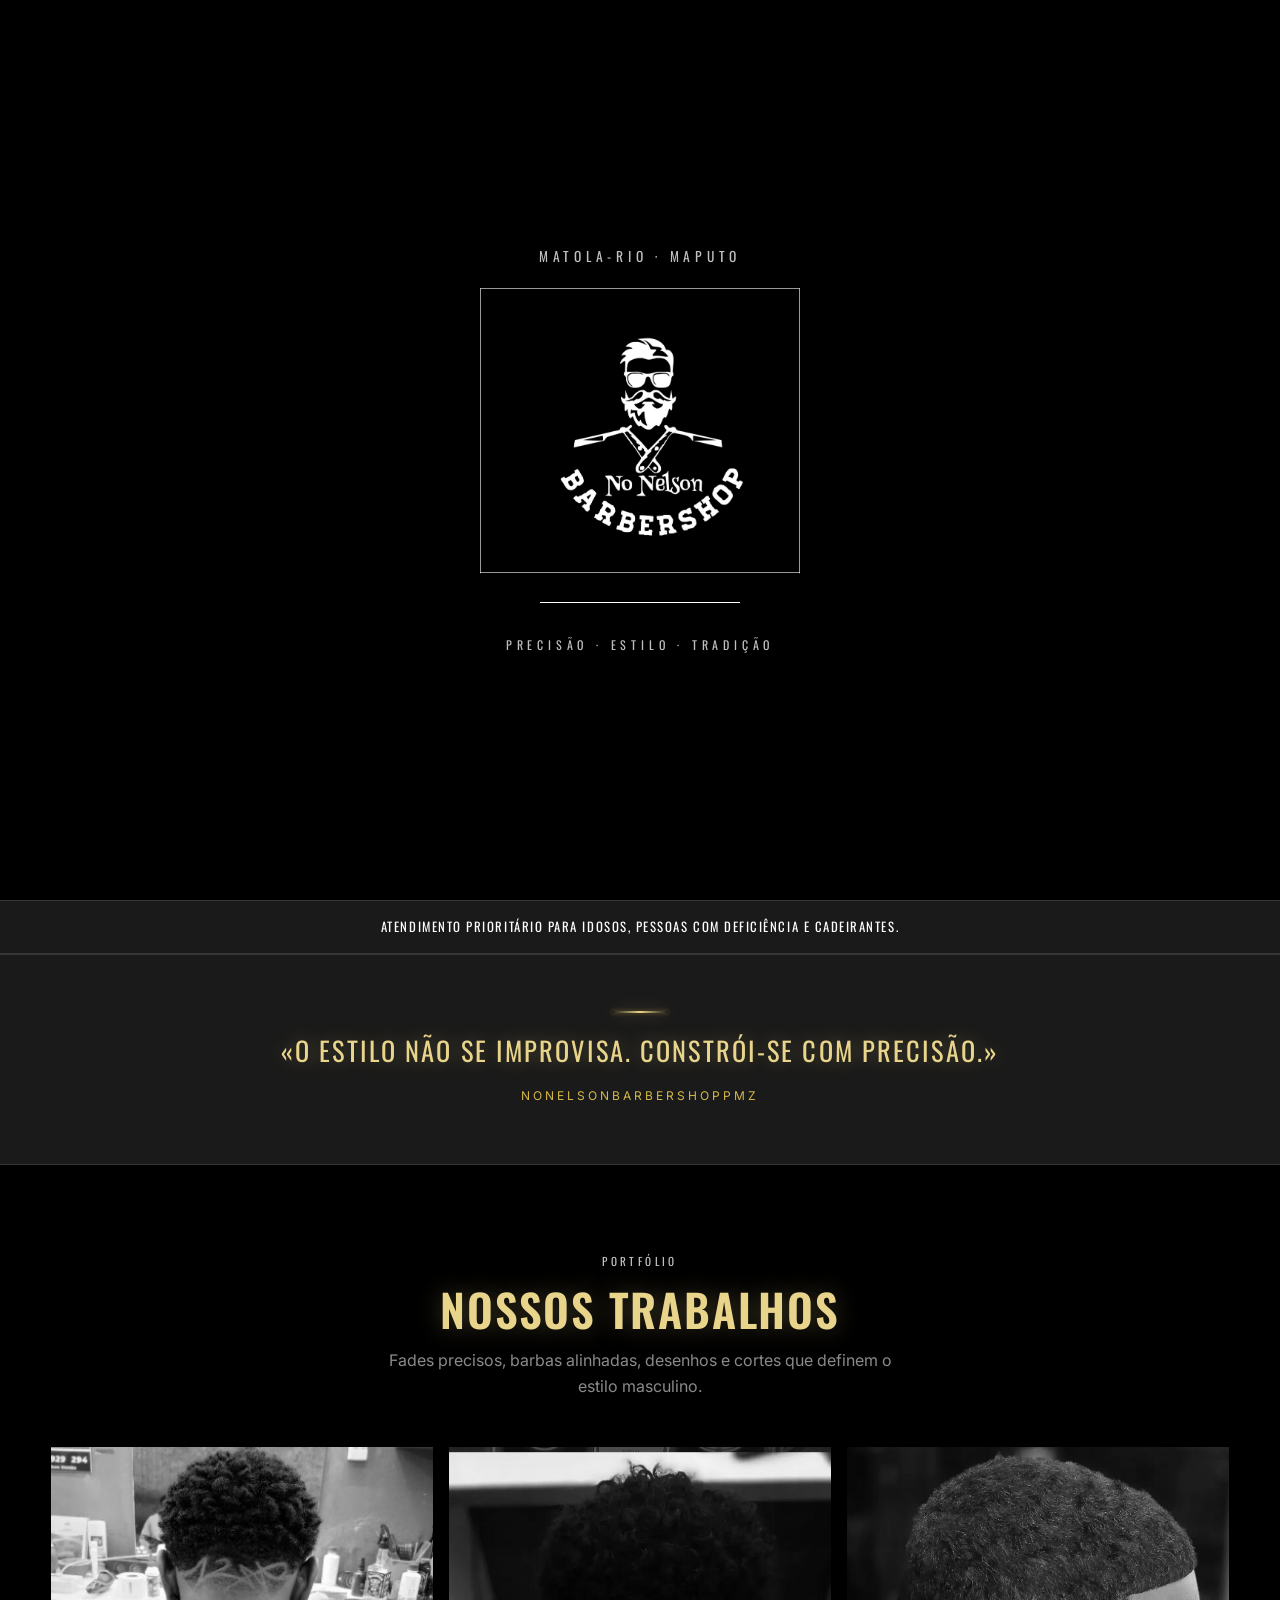
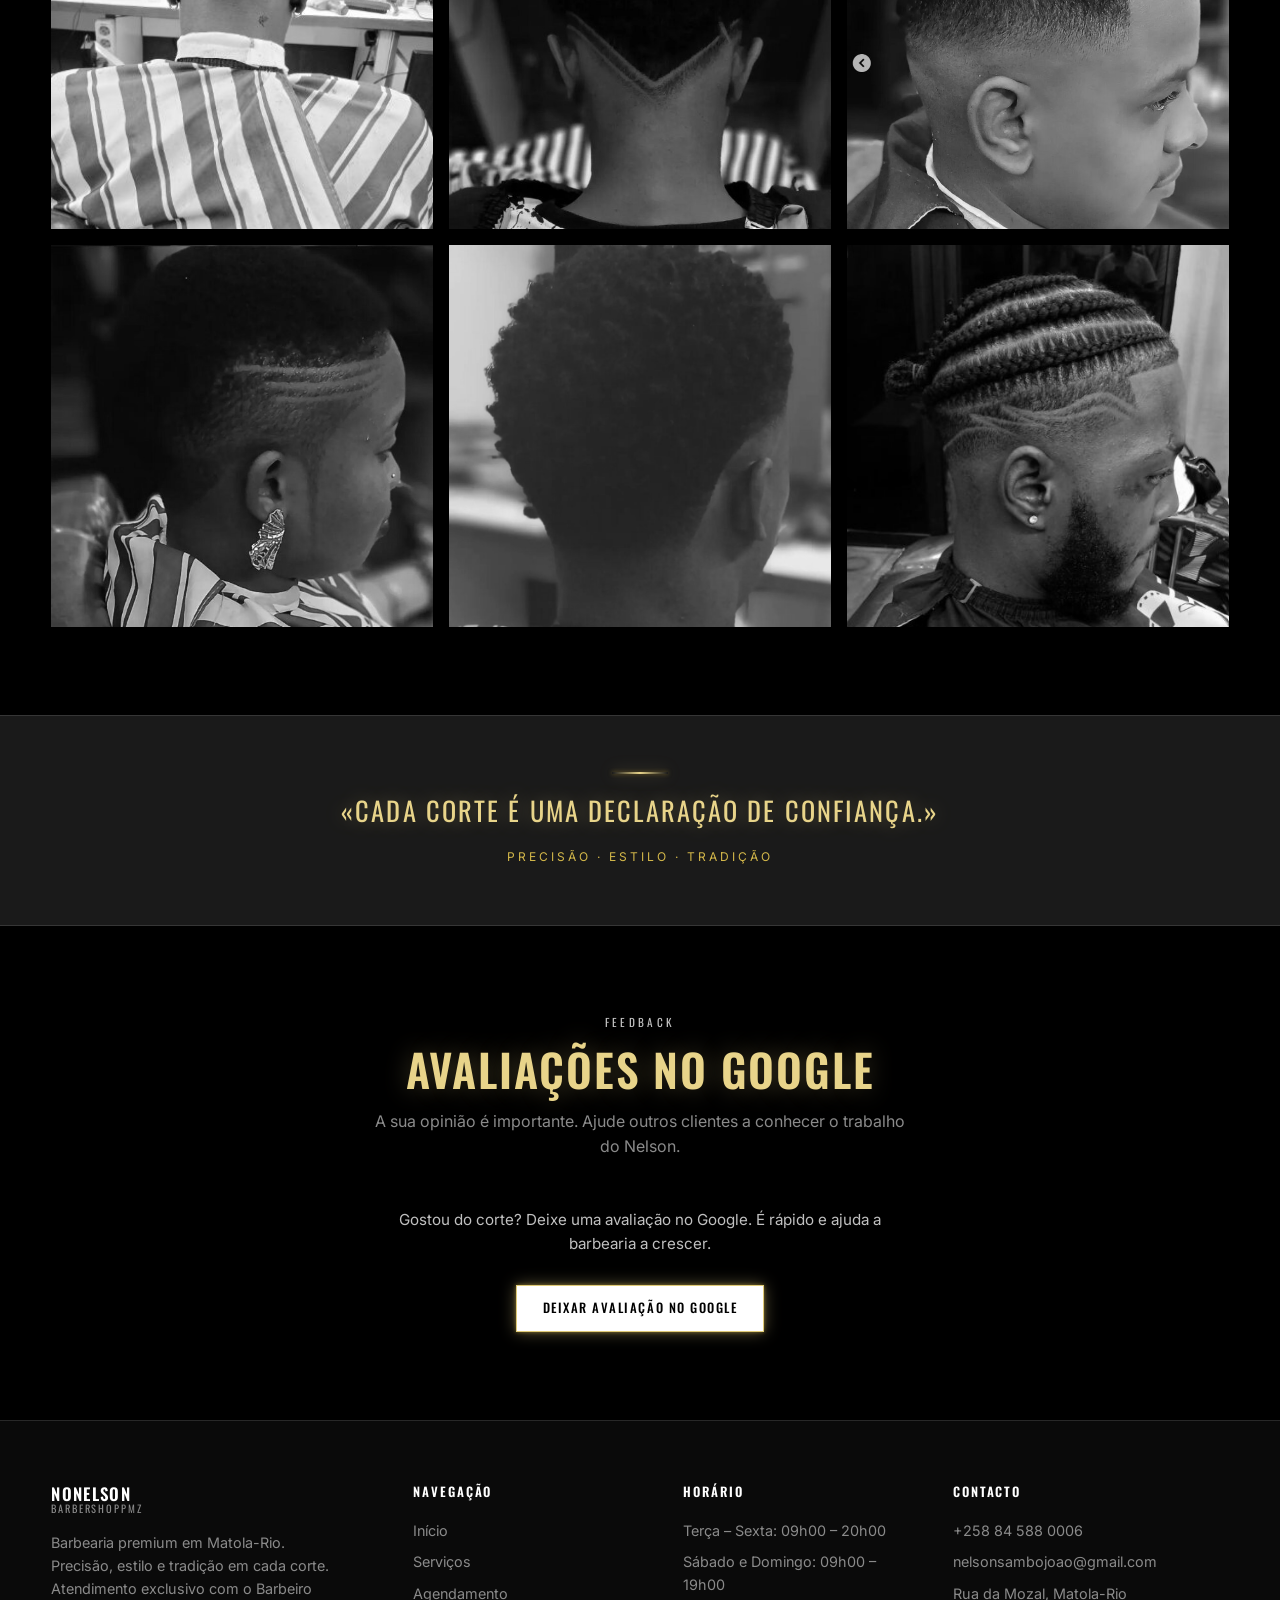
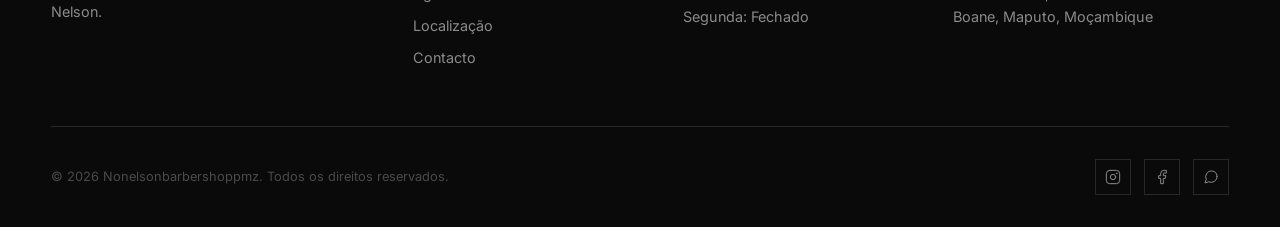
==== commit b582e814: "Add files via upload" ====
--- a/nelsonbarbershop/index.html
+++ b/nelsonbarbershop/index.html
@@ -3,10 +3,10 @@
 <head>
   <meta charset="UTF-8">
   <meta name="viewport" content="width=device-width, initial-scale=1.0">
-  <title>NELSONBARBERSHOPPMZ | Barbearia Premium em Matola-Rio, Maputo</title>
-  <meta name="description" content="NELSONBARBERSHOPPMZ — Barbearia premium em Matola-Rio, Maputo. Cortes clássicos e contemporâneos com precisão, estilo e tradição. Atendimento exclusivo com o Barbeiro Nelson.">
+  <title>Nonelsonbarbershoppmz | Barbearia Premium em Matola-Rio, Maputo</title>
+  <meta name="description" content="Nonelsonbarbershoppmz — Barbearia premium em Matola-Rio, Maputo. Cortes clássicos e contemporâneos com precisão, estilo e tradição. Atendimento exclusivo com o Barbeiro Nelson.">
   <meta name="keywords" content="barbearia em Matola-Rio, corte de cabelo em Maputo, Nelson Barbershop, barbearia Maputo, fade Matola, barba Maputo">
-  <meta name="author" content="NELSONBARBERSHOPPMZ">
+  <meta name="author" content="Nonelsonbarbershoppmz">
   <link rel="canonical" href="index.html">
   <link rel="icon" type="image/png" href="assets/logo.png">
   <link rel="preconnect" href="https://fonts.googleapis.com">
@@ -17,7 +17,7 @@
 <body>
 
   <!-- INTRO -->
-  <div class="intro" id="intro" role="dialog" aria-label="Introdução NELSONBARBERSHOPPMZ">
+  <div class="intro" id="intro" role="dialog" aria-label="Introdução Nonelsonbarbershoppmz">
     <p class="intro-location">Matola-Rio · Maputo</p>
     <div class="intro-logo">
       <div class="intro-lines" aria-hidden="true">
@@ -35,10 +35,10 @@
   <!-- HEADER -->
   <header class="header">
     <div class="container header-inner">
-      <a href="index.html" class="logo" aria-label="NELSONBARBERSHOPPMZ — Início">
+      <a href="index.html" class="logo" aria-label="Nonelsonbarbershoppmz — Início">
         <img src="assets/logo.png" alt="No Nelson Barbershop" class="logo-img">
         <div class="logo-text">
-          NELSON
+          NONELSON
           <span>BARBERSHOPPMZ</span>
         </div>
       </a>
@@ -71,12 +71,12 @@
     <!-- HERO -->
     <section class="hero">
       <div class="hero-bg">
-        <img src="assets/hero.jpg" alt="Corte com design na nuca e cabelo crespo texturizado — NELSONBARBERSHOPPMZ" width="1200" height="900" fetchpriority="high">
+        <img src="assets/hero.jpg" alt="Corte com design na nuca e cabelo crespo texturizado — Nonelsonbarbershoppmz" width="1200" height="900" fetchpriority="high">
         <div class="hero-overlay"></div>
       </div>
       <div class="container hero-content">
         <p class="hero-label">Matola-Rio · Maputo</p>
-        <h1>NELSONBARBERSHOPPMZ</h1>
+        <h1>Nonelsonbarbershoppmz</h1>
         <p>Cortes clássicos e contemporâneos executados com precisão, estilo e tradição. Atendimento exclusivo com o Barbeiro Nelson no coração de Matola-Rio.</p>
         <div class="hero-actions">
           <a href="agendamento.html" class="btn">Agendar Agora</a>
@@ -96,7 +96,7 @@
     <div class="quote-block reveal">
       <div class="quote-line" aria-hidden="true"></div>
       <blockquote>«O estilo não se improvisa. Constrói-se com precisão.»</blockquote>
-      <cite>NELSONBARBERSHOPPMZ</cite>
+      <cite>Nonelsonbarbershoppmz</cite>
     </div>
 
     <!-- GALLERY -->
@@ -170,7 +170,7 @@
       <div class="footer-grid">
         <div class="footer-brand">
           <div class="logo-text" style="margin-bottom:1rem">
-            NELSON
+            NONELSON
             <span>BARBERSHOPPMZ</span>
           </div>
           <p>Barbearia premium em Matola-Rio. Precisão, estilo e tradição em cada corte. Atendimento exclusivo com o Barbeiro Nelson.</p>
@@ -201,7 +201,7 @@
         </div>
       </div>
       <div class="footer-bottom">
-        <p>© <span data-year></span> NELSONBARBERSHOPPMZ. Todos os direitos reservados.</p>
+        <p>© <span data-year></span> Nonelsonbarbershoppmz. Todos os direitos reservados.</p>
         <div class="footer-social">
           <a href="https://www.instagram.com/no_nelsonbarbershopp.mz" target="_blank" rel="noopener noreferrer" aria-label="Instagram">
             <svg viewBox="0 0 24 24" stroke-width="1.5" stroke-linecap="round" stroke-linejoin="round"><rect x="2" y="2" width="20" height="20" rx="5"/><circle cx="12" cy="12" r="4"/><circle cx="17.5" cy="6.5" r="0.5" fill="currentColor"/></svg>
--- a/nelsonbarbershop/css/styles.css
+++ b/nelsonbarbershop/css/styles.css
@@ -631,35 +631,61 @@
   color: var(--white);
 }
 
-.service-list {
-  display: grid;
-  gap: 0;
-}
-
-.service-item {
-  display: flex;
-  justify-content: space-between;
-  align-items: baseline;
-  gap: 1.5rem;
-  padding: 1.1rem 0;
-  border-bottom: 1px solid rgba(255,255,255,0.06);
-}
-
-.service-item:last-child {
-  border-bottom: none;
-}
-
-.service-name {
+.table-wrap {
+  width: 100%;
+  overflow-x: auto;
+  border: 1px solid var(--border);
+  background: var(--gray-dark);
+}
+
+.price-table {
+  width: 100%;
+  border-collapse: collapse;
+  min-width: 280px;
+}
+
+.price-table thead th {
+  font-family: var(--font-title);
+  font-size: 0.75rem;
+  font-weight: 500;
+  letter-spacing: 0.14em;
+  text-transform: uppercase;
+  color: var(--gray-soft);
+  text-align: left;
+  padding: 0.9rem 1.2rem;
+  border-bottom: 1px solid var(--border);
+  background: rgba(255, 255, 255, 0.03);
+}
+
+.price-table thead th:last-child {
+  text-align: right;
+  width: 120px;
+}
+
+.price-table tbody td {
+  padding: 1rem 1.2rem;
+  border-bottom: 1px solid rgba(255, 255, 255, 0.06);
+  color: var(--white);
   font-size: 0.95rem;
-  color: var(--gray-soft);
-}
-
-.service-price {
+  vertical-align: middle;
+}
+
+.price-table tbody td:last-child {
+  text-align: right;
   font-family: var(--font-title);
   font-size: 1rem;
   letter-spacing: 0.05em;
   color: var(--white);
   white-space: nowrap;
+  font-weight: 500;
+}
+
+.price-table tbody tr:last-child td {
+  border-bottom: none;
+}
+
+.price-table tbody tr:hover td {
+  background: rgba(255, 255, 255, 0.03);
 }
 
 /* ---------- Appointment ---------- */
@@ -1268,12 +1294,6 @@
     grid-template-columns: 1fr 1fr;
   }
 
-  .service-item {
-    flex-direction: column;
-    gap: 0.3rem;
-    align-items: flex-start;
-  }
-
   .wa-float {
     bottom: 1.2rem;
     right: 1.2rem;
@@ -1388,10 +1408,6 @@
 
 .service-category h2 {
   border-bottom: 1px solid var(--border);
-}
-
-.service-price {
-  color: var(--white);
 }
 
 /* Botões: borda + sombra dourada brilhante */
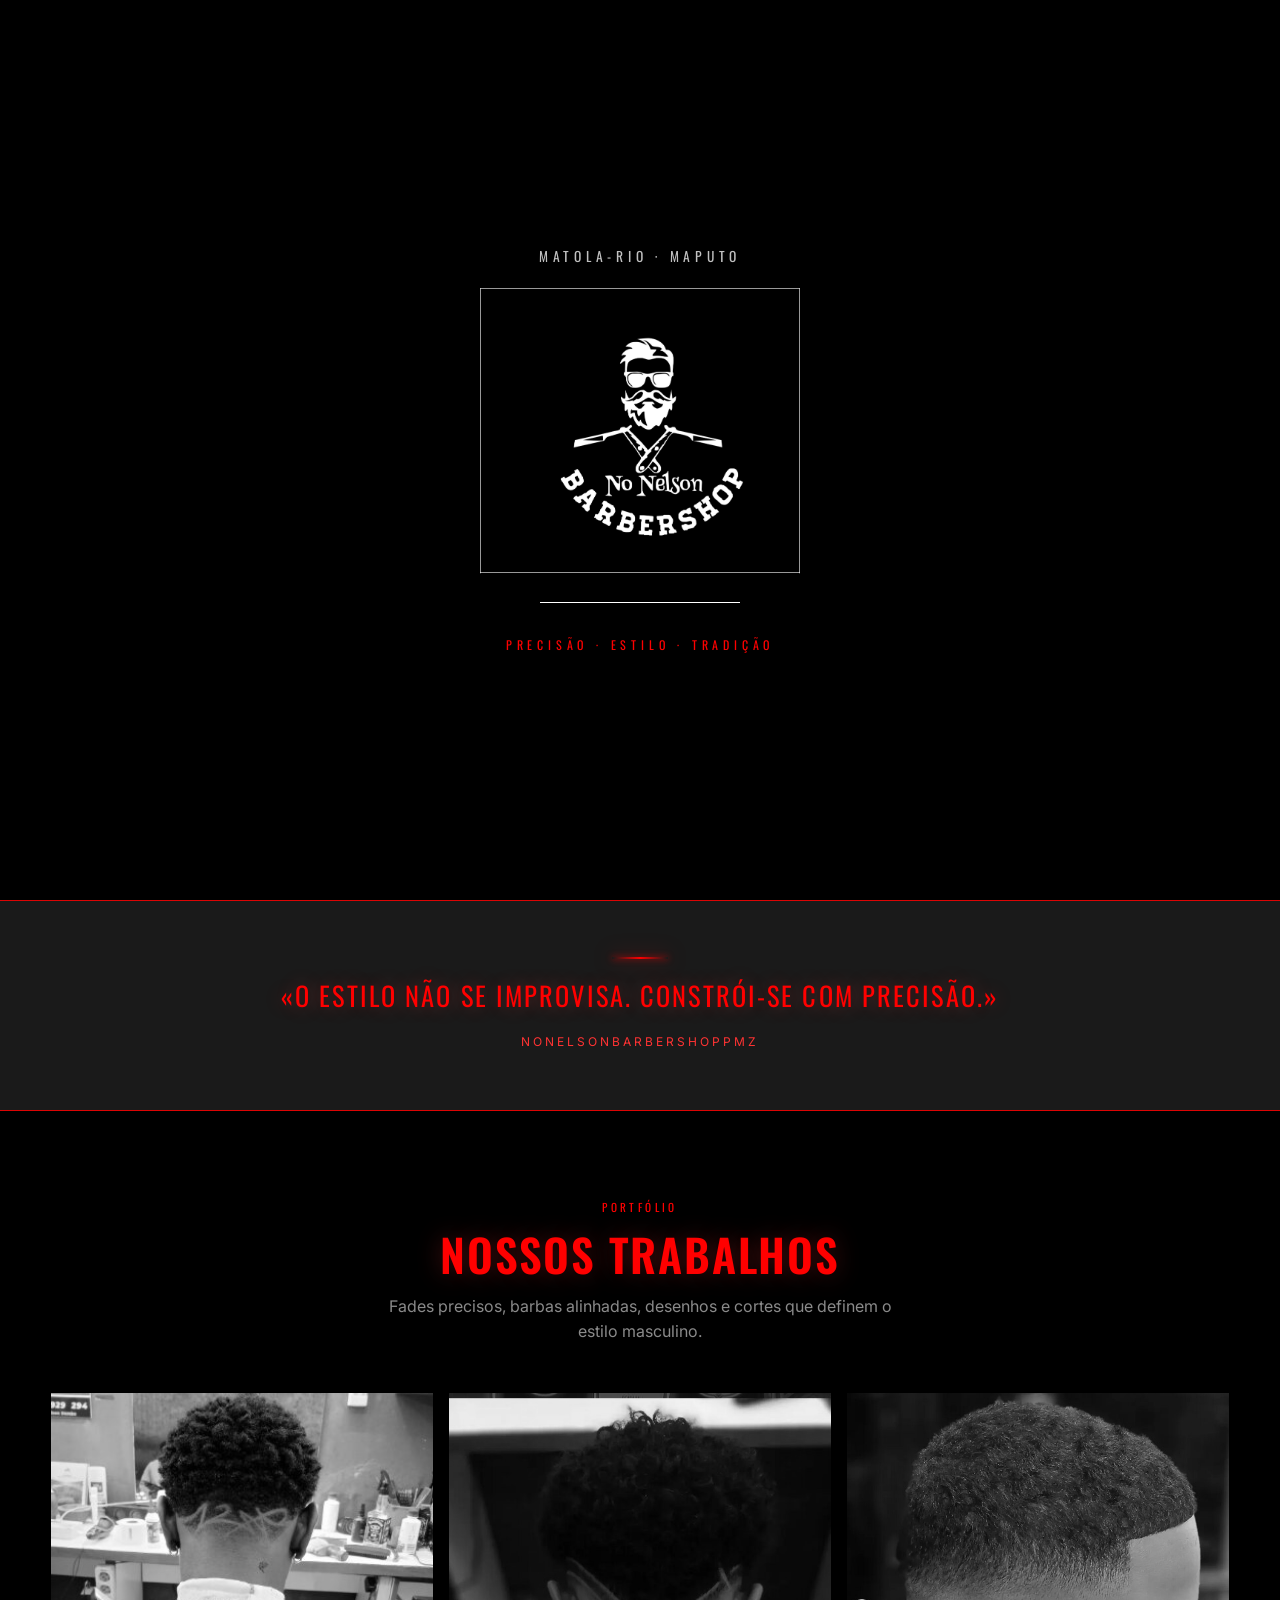
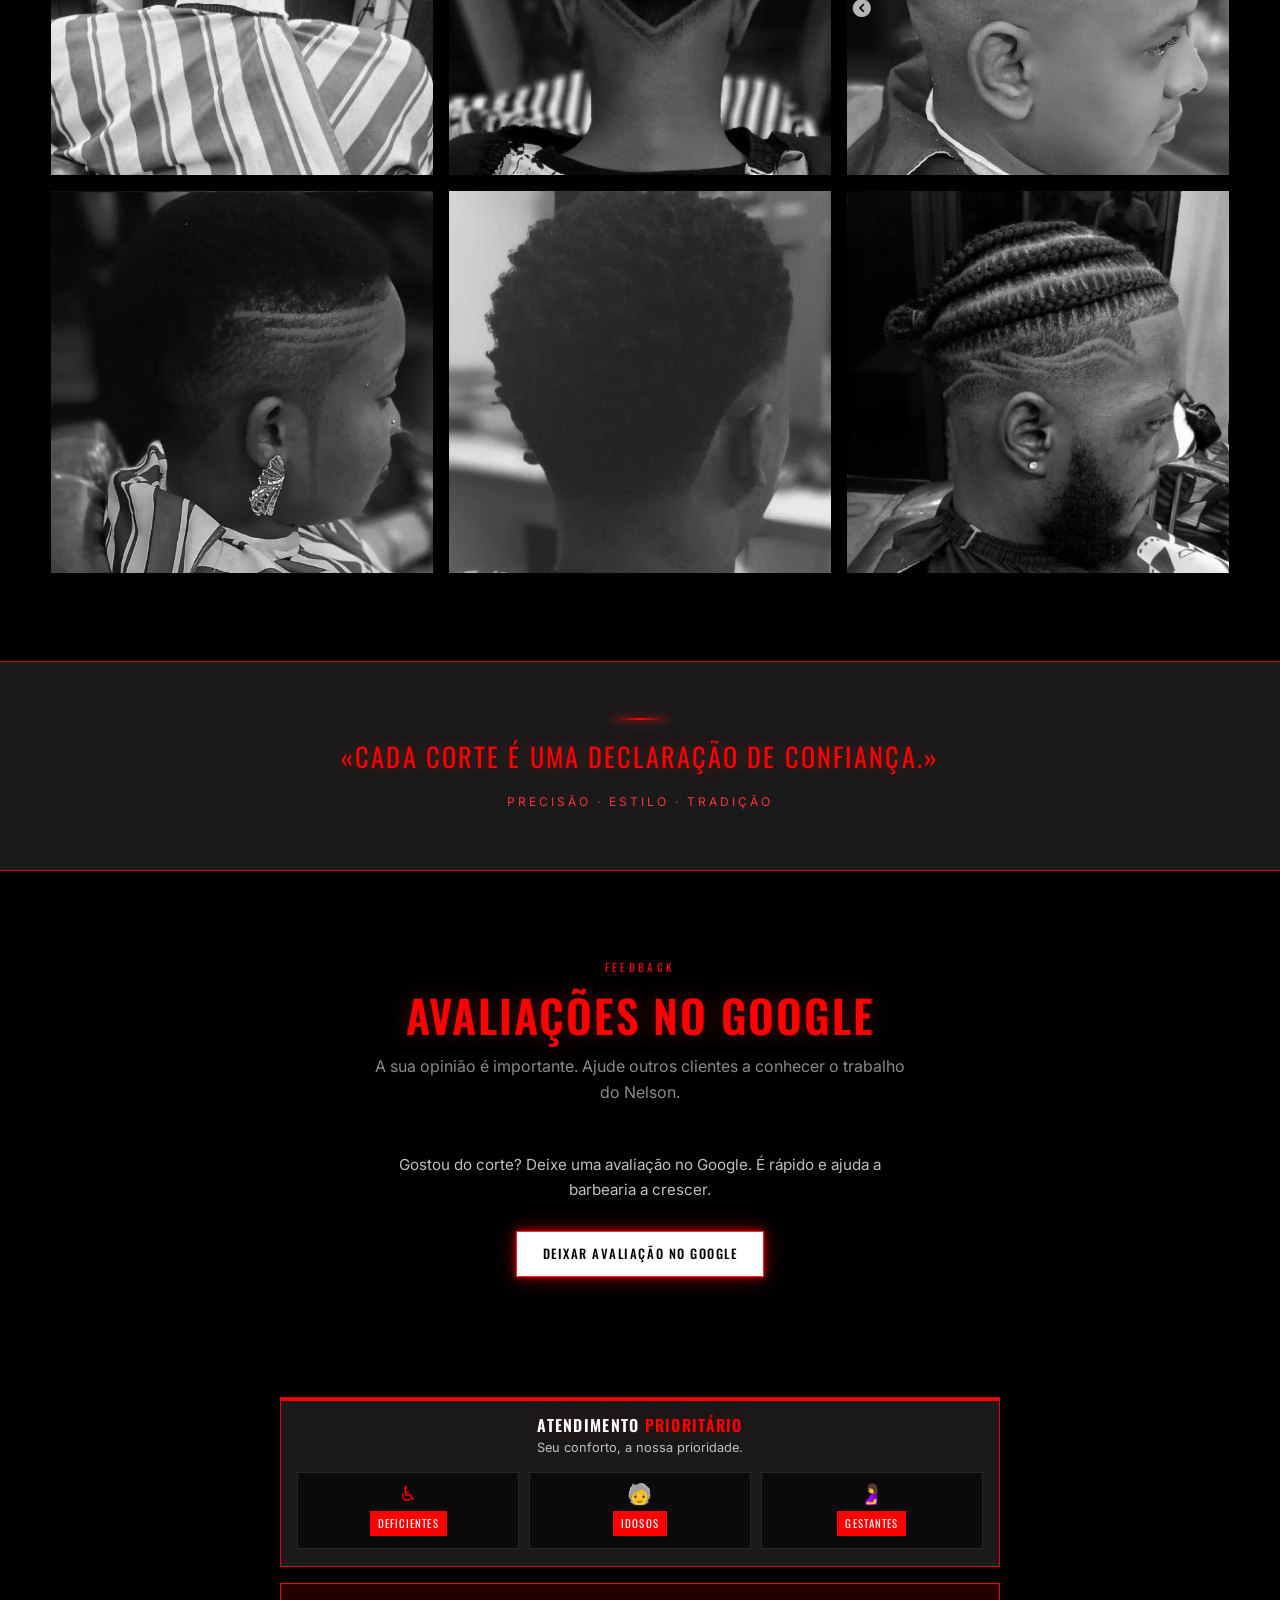
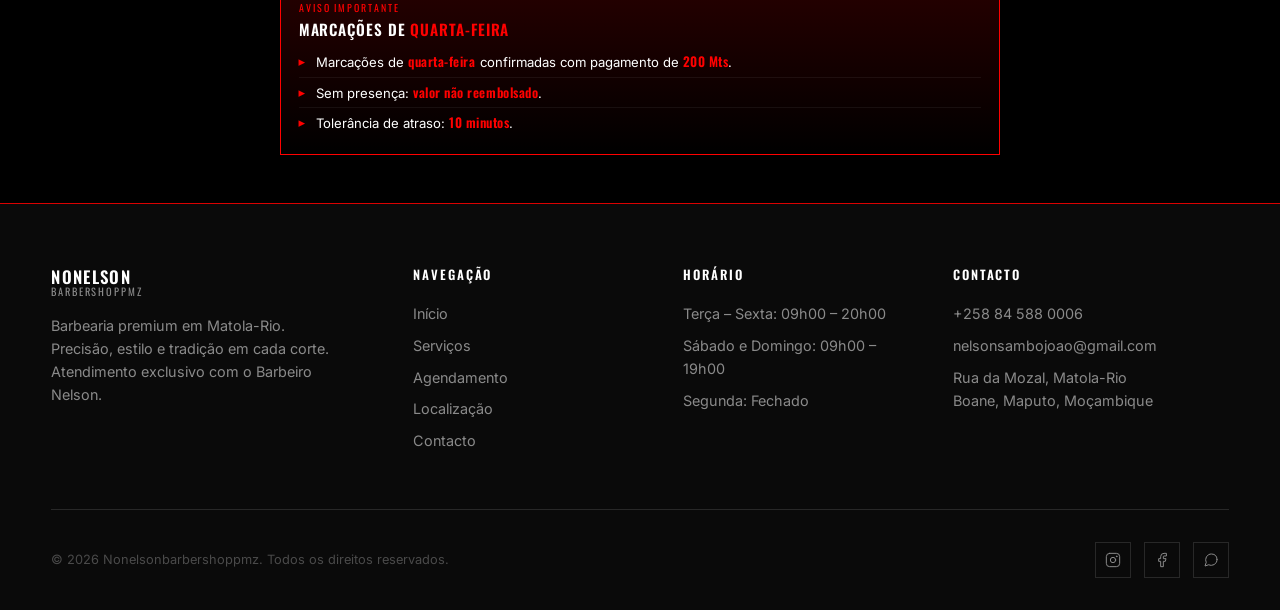
==== commit d898aaae: "Add files via upload" ====
--- a/nelsonbarbershop/index.html
+++ b/nelsonbarbershop/index.html
@@ -85,13 +85,6 @@
       </div>
     </section>
 
-    <!-- PRIORITY -->
-    <div class="priority">
-      <div class="container">
-        <p>Atendimento Prioritário para Idosos, Pessoas com Deficiência e Cadeirantes.</p>
-      </div>
-    </div>
-
     <!-- QUOTE -->
     <div class="quote-block reveal">
       <div class="quote-line" aria-hidden="true"></div>
@@ -159,6 +152,38 @@
           <a href="https://maps.app.goo.gl/6VmT79ziiAKQbT5K7" target="_blank" rel="noopener noreferrer" class="btn">
             Deixar avaliação no Google
           </a>
+        </div>
+      </div>
+    </section>
+
+    <section class="notices-end">
+      <div class="container" style="max-width:720px;">
+        <div class="priority-block reveal">
+          <h2 class="pb-title">Atendimento <span>Prioritário</span></h2>
+          <p class="pb-sub">Seu conforto, a nossa prioridade.</p>
+          <div class="priority-cards">
+            <div class="priority-card">
+              <div class="pc-icon" aria-hidden="true">♿</div>
+              <span class="pc-label">Deficientes</span>
+            </div>
+            <div class="priority-card">
+              <div class="pc-icon" aria-hidden="true">🧓</div>
+              <span class="pc-label">Idosos</span>
+            </div>
+            <div class="priority-card">
+              <div class="pc-icon" aria-hidden="true">🤰</div>
+              <span class="pc-label">Gestantes</span>
+            </div>
+          </div>
+        </div>
+        <div class="wed-notice reveal">
+          <p class="wn-badge">Aviso importante</p>
+          <h3>Marcações de <span>Quarta-feira</span></h3>
+          <ul>
+            <li>Marcações de <span class="wn-highlight">quarta-feira</span> confirmadas com pagamento de <span class="wn-highlight">200 Mts</span>.</li>
+            <li>Sem presença: <span class="wn-highlight">valor não reembolsado</span>.</li>
+            <li>Tolerância de atraso: <span class="wn-highlight">10 minutos</span>.</li>
+          </ul>
         </div>
       </div>
     </section>
--- a/nelsonbarbershop/css/styles.css
+++ b/nelsonbarbershop/css/styles.css
@@ -1,5 +1,5 @@
 /* ============================================
-   NELSONBARBERSHOPPMZ — Premium Black, White & Gold
+   NELSONBARBERSHOPPMZ — Premium Black & Red
    ============================================ */
 
 :root {
@@ -12,12 +12,12 @@
   --gray-soft: #c0c0c0;
   --white: #ffffff;
   --white-soft: #f5f5f5;
-  --gold: #b8972e;
-  --gold-soft: #d4b84a;
-  --gold-bright: #e8d48a;
-  --gold-dim: rgba(184, 151, 46, 0.35);
-  --gold-border: rgba(212, 184, 74, 0.75);
-  --gold-glow: 0 0 16px rgba(232, 212, 138, 0.4), 0 0 4px rgba(184, 151, 46, 0.55);
+  --red: #ff0000;
+  --red-soft: #ff3333;
+  --red-bright: #ff0000;
+  --red-dim: rgba(255, 0, 0, 0.4);
+  --red-border: rgba(255, 0, 0, 0.85);
+  --red-glow: 0 0 20px rgba(255, 0, 0, 0.5), 0 0 6px rgba(255, 0, 0, 0.7);
   --border: rgba(255, 255, 255, 0.12);
   --shadow: 0 4px 30px rgba(0, 0, 0, 0.5);
   --transition: 0.3s cubic-bezier(0.25, 0.46, 0.45, 0.94);
@@ -368,7 +368,7 @@
 .header .btn:focus {
   color: #000000 !important;
   background: #ffffff !important;
-  border: 1px solid var(--gold) !important;
+  border: 1px solid var(--red) !important;
   -webkit-text-fill-color: #000000 !important;
   box-shadow: 0 0 12px rgba(212, 175, 55, 0.25);
 }
@@ -523,19 +523,175 @@
 
 /* ---------- Priority Banner ---------- */
 .priority {
+  background: linear-gradient(90deg, rgba(255,0,0,0.12), rgba(255,0,0,0.04), rgba(255,0,0,0.12));
+  border-top: 2px solid var(--red);
+  border-bottom: 2px solid var(--red);
+  padding: 1.4rem 0;
+  text-align: center;
+}
+
+.priority p {
+  font-family: var(--font-title);
+  font-size: 0.85rem;
+  letter-spacing: 0.14em;
+  text-transform: uppercase;
+  color: var(--red-bright);
+}
+
+/* Priority care cards */
+.priority-block {
+  margin: 2.5rem 0;
+  padding: 2rem 1.5rem;
+  border: 1px solid var(--red-border);
   background: var(--gray-dark);
-  border-top: 1px solid var(--border);
-  border-bottom: 1px solid var(--border);
-  padding: 1rem 0;
+  position: relative;
+}
+
+.priority-block::before {
+  content: '';
+  position: absolute;
+  top: 0; left: 0; right: 0;
+  height: 3px;
+  background: var(--red);
+}
+
+.priority-block .pb-title {
+  font-family: var(--font-title);
+  font-size: clamp(1.2rem, 3vw, 1.6rem);
+  letter-spacing: 0.08em;
+  text-transform: uppercase;
   text-align: center;
-}
-
-.priority p {
+  margin-bottom: 0.4rem;
+  color: var(--white);
+}
+
+.priority-block .pb-title span {
+  color: var(--red-bright);
+}
+
+.priority-block .pb-sub {
+  text-align: center;
+  color: var(--gray-soft);
+  font-size: 0.9rem;
+  margin-bottom: 1.5rem;
+}
+
+.priority-cards {
+  display: grid;
+  grid-template-columns: 1fr;
+  gap: 1rem;
+}
+
+@media (min-width: 640px) {
+  .priority-cards {
+    grid-template-columns: repeat(3, 1fr);
+  }
+}
+
+.priority-card {
+  text-align: center;
+  padding: 1.2rem 0.8rem;
+  border: 1px solid var(--border);
+  background: var(--black);
+}
+
+.priority-card .pc-icon {
+  font-size: 1.8rem;
+  line-height: 1;
+  margin-bottom: 0.6rem;
+  color: var(--red-bright);
+}
+
+.priority-card .pc-label {
   font-family: var(--font-title);
   font-size: 0.8rem;
   letter-spacing: 0.12em;
   text-transform: uppercase;
   color: var(--white);
+  padding: 0.35rem 0.7rem;
+  background: var(--red);
+  display: inline-block;
+}
+
+.priority-block .pb-foot {
+  text-align: center;
+  margin-top: 1.2rem;
+  font-size: 0.75rem;
+  letter-spacing: 0.14em;
+  text-transform: uppercase;
+  color: var(--red-soft);
+}
+
+/* Wednesday notice */
+.wed-notice {
+  margin: 2rem 0;
+  padding: 1.6rem 1.4rem;
+  border: 2px solid var(--red);
+  background: linear-gradient(180deg, rgba(255,0,0,0.15), rgba(0,0,0,0.6));
+  box-shadow: var(--red-glow);
+}
+
+.wed-notice .wn-badge {
+  font-family: var(--font-title);
+  font-size: 0.7rem;
+  letter-spacing: 0.2em;
+  text-transform: uppercase;
+  color: var(--red-bright);
+  margin-bottom: 0.5rem;
+}
+
+.wed-notice h3 {
+  font-family: var(--font-title);
+  font-size: clamp(1.15rem, 2.8vw, 1.45rem);
+  letter-spacing: 0.06em;
+  text-transform: uppercase;
+  color: var(--white);
+  margin: 0 0 0.9rem;
+}
+
+.wed-notice h3 span {
+  color: var(--red-bright);
+}
+
+.wed-notice ul {
+  list-style: none;
+  padding: 0;
+  margin: 0;
+}
+
+.wed-notice li {
+  position: relative;
+  padding: 0.45rem 0 0.45rem 1.3rem;
+  color: var(--white);
+  font-size: 0.92rem;
+  line-height: 1.45;
+  border-bottom: 1px solid rgba(255,255,255,0.06);
+}
+
+.wed-notice li:last-child {
+  border-bottom: none;
+}
+
+.wed-notice li::before {
+  content: '▸';
+  position: absolute;
+  left: 0;
+  color: var(--red-bright);
+  font-weight: 700;
+}
+
+.wed-notice .wn-highlight {
+  color: var(--red-bright);
+  font-family: var(--font-title);
+  font-weight: 600;
+  letter-spacing: 0.04em;
+}
+
+.wed-notice .wn-foot {
+  margin-top: 0.9rem;
+  font-style: italic;
+  color: var(--gray-soft);
+  font-size: 0.85rem;
 }
 
 /* ---------- Section Base ---------- */
@@ -650,11 +806,11 @@
   font-weight: 500;
   letter-spacing: 0.14em;
   text-transform: uppercase;
-  color: var(--gray-soft);
+  color: var(--red-bright);
   text-align: left;
   padding: 0.9rem 1.2rem;
-  border-bottom: 1px solid var(--border);
-  background: rgba(255, 255, 255, 0.03);
+  border-bottom: 1px solid var(--red-border);
+  background: rgba(225, 6, 0, 0.08);
 }
 
 .price-table thead th:last-child {
@@ -1321,7 +1477,7 @@
 }
 
 
-/* ---------- Gold: só títulos, citações e botões ---------- */
+/* ---------- Vermelho: só títulos, citações e botões ---------- */
 
 /* Títulos em dourado brilhante */
 h1, h2,
@@ -1329,8 +1485,8 @@
 .page-hero h1,
 .service-category h2,
 .hero h1 {
-  color: var(--gold-bright);
-  text-shadow: 0 0 24px rgba(232, 212, 138, 0.28);
+  color: var(--red-bright);
+  text-shadow: 0 0 24px rgba(255, 59, 59, 0.28);
 }
 
 /* Citações em dourado */
@@ -1348,8 +1504,8 @@
   font-weight: 400;
   letter-spacing: 0.08em;
   text-transform: uppercase;
-  color: var(--gold-bright);
-  text-shadow: 0 0 20px rgba(232, 212, 138, 0.32);
+  color: var(--red-bright);
+  text-shadow: 0 0 20px rgba(255, 59, 59, 0.32);
   max-width: 720px;
   margin: 0 auto 0.8rem;
   line-height: 1.4;
@@ -1360,14 +1516,14 @@
   font-size: 0.75rem;
   letter-spacing: 0.25em;
   text-transform: uppercase;
-  color: var(--gold-soft);
+  color: var(--red-soft);
 }
 
 .quote-block .quote-line {
   width: 56px;
   height: 2px;
-  background: linear-gradient(90deg, transparent, var(--gold-bright), transparent);
-  box-shadow: var(--gold-glow);
+  background: linear-gradient(90deg, transparent, var(--red-bright), transparent);
+  box-shadow: var(--red-glow);
   margin: 0 auto 1.2rem;
 }
 
@@ -1412,29 +1568,29 @@
 
 /* Botões: borda + sombra dourada brilhante */
 .btn {
-  border: 1px solid var(--gold-border);
-  box-shadow: var(--gold-glow);
+  border: 1px solid var(--red-border);
+  box-shadow: var(--red-glow);
 }
 
 .btn:hover {
-  border-color: var(--gold-bright);
-  box-shadow: 0 0 22px rgba(232, 212, 138, 0.55), 0 0 6px rgba(184, 151, 46, 0.7);
+  border-color: var(--red-bright);
+  box-shadow: 0 0 22px rgba(255, 59, 59, 0.55), 0 0 6px rgba(225, 6, 0, 0.7);
 }
 
 .btn-outline {
-  border: 1px solid var(--gold-border);
+  border: 1px solid var(--red-border);
   color: var(--white);
   -webkit-text-fill-color: var(--white);
   background: transparent;
-  box-shadow: var(--gold-glow);
+  box-shadow: var(--red-glow);
 }
 
 .btn-outline:hover {
-  border-color: var(--gold-bright);
+  border-color: var(--red-bright);
   background: transparent;
   color: var(--white);
   -webkit-text-fill-color: var(--white);
-  box-shadow: 0 0 22px rgba(232, 212, 138, 0.55), 0 0 6px rgba(184, 151, 46, 0.7);
+  box-shadow: 0 0 22px rgba(255, 59, 59, 0.55), 0 0 6px rgba(225, 6, 0, 0.7);
 }
 
 /* Header btn: fundo branco, texto preto, borda/sombra dourada */
@@ -1451,19 +1607,19 @@
 .header .btn:focus {
   color: #000000 !important;
   background: #ffffff !important;
-  border: 1px solid var(--gold-bright) !important;
+  border: 1px solid var(--red-bright) !important;
   -webkit-text-fill-color: #000000 !important;
-  box-shadow: var(--gold-glow) !important;
+  box-shadow: var(--red-glow) !important;
 }
 
 .wa-float {
-  border: 1px solid var(--gold-border);
-  box-shadow: var(--gold-glow);
+  border: 1px solid var(--red-border);
+  box-shadow: var(--red-glow);
 }
 
 .wa-float:hover {
-  border-color: var(--gold-bright);
-  box-shadow: 0 0 22px rgba(232, 212, 138, 0.55);
+  border-color: var(--red-bright);
+  box-shadow: 0 0 22px rgba(255, 59, 59, 0.55);
 }
 
 .footer h4 {
@@ -1572,3 +1728,240 @@
 .form-group .phone-error.visible {
   display: block;
 }
+
+
+/* ---------- Vermelho reforçado ---------- */
+.section-header .label,
+.page-hero .label,
+.hero-label,
+.intro-tagline {
+  color: var(--red-bright) !important;
+}
+
+.nav a.active::after,
+.nav a:hover::after {
+  background: var(--red) !important;
+}
+
+.priority {
+  border-top: 1px solid var(--red-border) !important;
+  border-bottom: 1px solid var(--red-border) !important;
+  background: linear-gradient(90deg, transparent, rgba(255,0,0,0.12), transparent) !important;
+}
+
+.priority p {
+  color: var(--red-bright) !important;
+}
+
+.service-category h2 {
+  border-bottom-color: var(--red-border) !important;
+}
+
+.footer {
+  border-top: 1px solid var(--red-border) !important;
+}
+
+.header.scrolled {
+  border-bottom-color: var(--red-border) !important;
+}
+
+.page-hero {
+  border-bottom-color: var(--red-border) !important;
+}
+
+.quote-block {
+  border-top-color: var(--red-border) !important;
+  border-bottom-color: var(--red-border) !important;
+}
+
+/* Payment cards */
+.payment-grid {
+  display: grid;
+  gap: 1.2rem;
+  margin-top: 1.5rem;
+}
+
+.payment-card {
+  display: grid;
+  grid-template-columns: 120px 1fr;
+  gap: 1rem;
+  align-items: center;
+  border: 1px solid var(--red-border);
+  background: var(--gray-dark);
+  padding: 1.2rem 1.4rem;
+  transition: box-shadow var(--transition), border-color var(--transition);
+}
+
+.payment-card:hover {
+  border-color: var(--red-bright);
+  box-shadow: var(--red-glow);
+}
+
+.payment-brand {
+  font-family: var(--font-title);
+  font-size: 1.15rem;
+  letter-spacing: 0.06em;
+  text-transform: uppercase;
+  color: var(--red-bright);
+  font-weight: 600;
+}
+
+.payment-info {
+  color: var(--white);
+  font-size: 0.95rem;
+  line-height: 1.55;
+}
+
+.payment-info strong {
+  display: block;
+  font-family: var(--font-title);
+  letter-spacing: 0.06em;
+  font-size: 1.05rem;
+  margin-bottom: 0.25rem;
+}
+
+.payment-info span {
+  display: block;
+  color: var(--gray-soft);
+  font-size: 0.85rem;
+}
+
+.payment-note {
+  margin-top: 1.5rem;
+  text-align: center;
+  font-family: var(--font-title);
+  letter-spacing: 0.12em;
+  text-transform: uppercase;
+  font-size: 0.75rem;
+  color: var(--red-soft);
+}
+
+@media (max-width: 560px) {
+  .payment-card {
+    grid-template-columns: 1fr;
+    gap: 0.5rem;
+  }
+}
+
+/* ---------- Notices compact (end of page) ---------- */
+.notices-end {
+  padding: 2rem 0 3rem;
+}
+
+.priority-block {
+  margin: 0 0 1rem;
+  padding: 1.1rem 1rem;
+}
+
+.priority-block .pb-title {
+  font-size: 1rem;
+  margin-bottom: 0.25rem;
+}
+
+.priority-block .pb-sub {
+  font-size: 0.8rem;
+  margin-bottom: 0.85rem;
+}
+
+.priority-cards {
+  gap: 0.6rem;
+}
+
+.priority-card {
+  padding: 0.7rem 0.5rem;
+}
+
+.priority-card .pc-icon {
+  font-size: 1.25rem;
+  margin-bottom: 0.35rem;
+}
+
+.priority-card .pc-label {
+  font-size: 0.68rem;
+  letter-spacing: 0.1em;
+  padding: 0.25rem 0.5rem;
+}
+
+.priority-block .pb-foot {
+  margin-top: 0.75rem;
+  font-size: 0.65rem;
+}
+
+.wed-notice {
+  margin: 0;
+  padding: 1rem 1.1rem;
+  border-width: 1px;
+  box-shadow: none;
+}
+
+.wed-notice .wn-badge {
+  font-size: 0.62rem;
+  margin-bottom: 0.3rem;
+}
+
+.wed-notice h3 {
+  font-size: 0.95rem;
+  margin: 0 0 0.55rem;
+}
+
+.wed-notice li {
+  padding: 0.3rem 0 0.3rem 1.1rem;
+  font-size: 0.82rem;
+}
+
+.wed-notice .wn-foot {
+  margin-top: 0.55rem;
+  font-size: 0.78rem;
+}
+
+
+.field-hint {
+  font-size: 0.75rem;
+  color: var(--gray-light);
+  margin-top: 0.35rem;
+}
+
+/* Payment step on booking form */
+.payment-step {
+  margin: 1.75rem 0 1.25rem;
+  padding: 1.25rem 1.1rem;
+  border: 1px solid var(--red-border);
+  background: rgba(255, 0, 0, 0.06);
+}
+.pay-step-title {
+  font-family: var(--font-title);
+  font-size: 1.05rem;
+  letter-spacing: 0.06em;
+  text-transform: uppercase;
+  color: var(--red-bright);
+  margin: 0 0 0.5rem;
+}
+.pay-step-intro {
+  font-size: 0.88rem;
+  color: var(--gray-soft);
+  margin-bottom: 1rem;
+  line-height: 1.5;
+}
+.pay-step-grid {
+  margin-top: 0;
+}
+.pay-check {
+  display: flex;
+  gap: 0.7rem;
+  align-items: flex-start;
+  margin-top: 1rem;
+  font-size: 0.88rem;
+  color: var(--white);
+  line-height: 1.45;
+  cursor: pointer;
+}
+.pay-check input {
+  margin-top: 0.2rem;
+  width: 1.05rem;
+  height: 1.05rem;
+  accent-color: var(--red);
+  flex-shrink: 0;
+}
+
+
+
